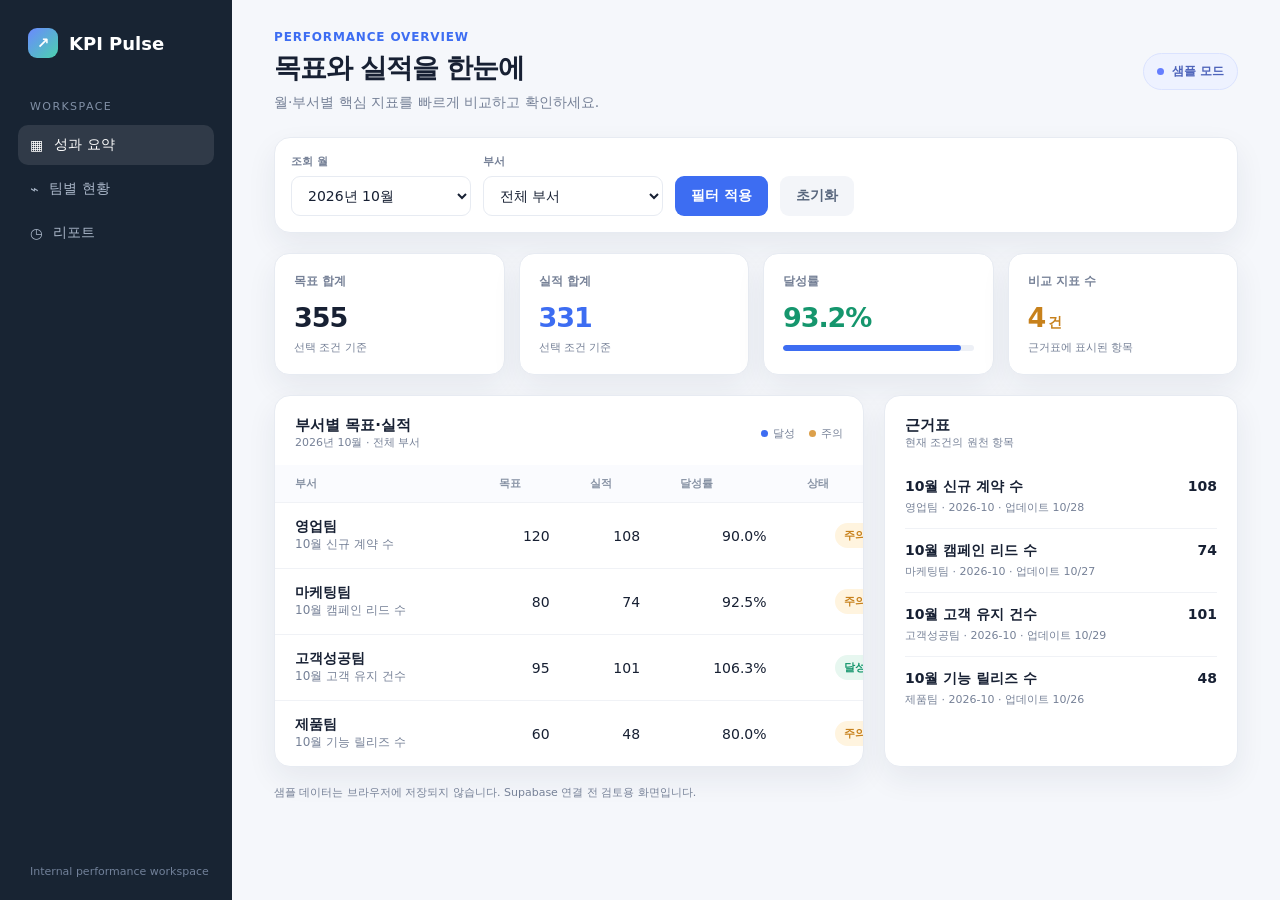
==== index.html @ f6d4bd3e "Add files via upload" ====
<!doctype html>
<html lang="ko">
<head>
  <meta charset="UTF-8" />
  <meta name="viewport" content="width=device-width, initial-scale=1.0" />
  <title>KPI Pulse · 목표와 실적</title>
  <style>
    :root{--bg:#f5f7fb;--panel:#fff;--ink:#172033;--muted:#768197;--line:#e7ebf2;--navy:#182433;--blue:#3d6df2;--green:#15966d;--amber:#c7811c;--red:#d6505d;--shadow:0 12px 30px rgba(29,43,68,.07)}
    *{box-sizing:border-box} body{margin:0;background:var(--bg);color:var(--ink);font-family:Inter, Pretendard, "Noto Sans KR", system-ui,sans-serif;font-size:14px} button,select,input{font:inherit} button{cursor:pointer;border:0}
    .shell{display:grid;grid-template-columns:232px 1fr;min-height:100vh}.sidebar{background:var(--navy);color:#dce5f1;padding:28px 18px}.brand{display:flex;gap:11px;align-items:center;color:#fff;font-weight:800;font-size:18px;margin:0 10px 42px}.brand-mark{width:30px;height:30px;border-radius:9px;background:linear-gradient(135deg,#6b89ff,#4bd2ae);display:grid;place-items:center;color:white;font-size:15px}.nav-label{font-size:11px;text-transform:uppercase;letter-spacing:.13em;color:#8190a6;margin:0 12px 12px}.nav-item{display:flex;align-items:center;gap:11px;padding:11px 12px;margin:4px 0;border-radius:10px;color:#aab7c9}.nav-item.active{color:#fff;background:rgba(255,255,255,.1)}.sidebar-foot{position:fixed;bottom:22px;color:#718099;font-size:11px;padding:0 12px}
    main{padding:30px 42px 54px;max-width:1500px;width:100%;margin:0 auto}.topbar{display:flex;justify-content:space-between;align-items:center;margin-bottom:25px}.eyebrow{color:var(--blue);font-weight:700;font-size:12px;letter-spacing:.07em;margin-bottom:6px}.title{font-size:27px;letter-spacing:-.04em;margin:0}.sub{color:var(--muted);margin:8px 0 0}.mode{display:flex;align-items:center;gap:8px;background:#eef2ff;color:#4d63ba;border:1px solid #dbe3ff;padding:9px 13px;border-radius:20px;font-size:12px;font-weight:700}.dot{width:7px;height:7px;background:#657eff;border-radius:50%}
    .filters{background:var(--panel);border:1px solid var(--line);box-shadow:var(--shadow);border-radius:16px;padding:16px;display:flex;gap:12px;align-items:end;margin-bottom:20px}.field{display:grid;gap:7px;min-width:180px}.field label{color:var(--muted);font-size:11px;font-weight:700}.field select,.field input{height:40px;border:1px solid var(--line);border-radius:9px;padding:0 12px;color:var(--ink);background:#fff;outline:none}.field select:focus,.field input:focus{border-color:var(--blue);box-shadow:0 0 0 3px #e7edff}.btn{height:40px;border-radius:9px;padding:0 16px;font-weight:700}.btn.primary{background:var(--blue);color:#fff}.btn.ghost{background:#f3f5f9;color:#58667d}
    .cards{display:grid;grid-template-columns:repeat(4,1fr);gap:14px;margin-bottom:20px}.card{background:var(--panel);border:1px solid var(--line);border-radius:15px;padding:19px;box-shadow:var(--shadow)}.card-label{color:var(--muted);font-size:12px;font-weight:700}.metric{font-size:27px;font-weight:800;letter-spacing:-.04em;margin-top:12px}.metric small{font-size:14px;margin-left:3px}.metric.blue{color:var(--blue)}.metric.green{color:var(--green)}.metric.amber{color:var(--amber)}.trend{font-size:11px;color:var(--muted);margin-top:7px}.bar{height:6px;background:#edf0f6;border-radius:4px;margin-top:12px;overflow:hidden}.bar span{display:block;height:100%;border-radius:4px;background:var(--blue)}
    .grid{display:grid;grid-template-columns:minmax(0,1.25fr) minmax(310px,.75fr);gap:20px}.panel{background:#fff;border:1px solid var(--line);border-radius:16px;box-shadow:var(--shadow);overflow:hidden}.panel-head{display:flex;justify-content:space-between;align-items:center;padding:20px 20px 15px}.panel-title{margin:0;font-size:15px}.panel-note{font-size:11px;color:var(--muted)}.table-wrap{overflow:auto}.table{width:100%;border-collapse:collapse;min-width:620px}.table th{background:#fafbfe;color:#8893a5;font-size:11px;text-align:left;padding:11px 20px;font-weight:700}.table td{padding:15px 20px;border-top:1px solid #f0f2f6}.dept{font-weight:700}.dim{color:var(--muted);font-size:12px}.amount{text-align:right;font-variant-numeric:tabular-nums}.status{text-align:right}.pill{display:inline-flex;padding:5px 9px;border-radius:20px;font-size:11px;font-weight:800}.pill.good{background:#e7f7f0;color:var(--green)}.pill.warn{background:#fff4df;color:var(--amber)}.pill.bad{background:#fff0f1;color:var(--red)}.empty{padding:54px 20px;text-align:center;color:var(--muted);display:none}.empty strong{display:block;color:var(--ink);margin-bottom:7px}.evidence{padding:0 20px 20px}.evidence-row{display:grid;grid-template-columns:1fr auto;gap:10px;padding:13px 0;border-top:1px solid #f0f2f6}.evidence-row:first-child{border-top:0}.evidence-name{font-weight:700}.evidence-meta{font-size:11px;color:var(--muted);margin-top:4px}.evidence-value{font-weight:800}.legend{display:flex;gap:14px;color:var(--muted);font-size:11px}.legend i{display:inline-block;width:7px;height:7px;border-radius:50%;margin-right:5px}.notice{display:none;margin:0 0 16px;padding:12px 14px;border-radius:10px;font-size:12px}.notice.error{background:#fff0f1;color:#b83f4b}.notice.info{background:#eef5ff;color:#3863b5}.footer-note{font-size:11px;color:var(--muted);margin-top:18px}
    @media(max-width:900px){.shell{display:block}.sidebar{display:none}main{padding:22px 16px 40px}.topbar{align-items:flex-start;gap:12px}.title{font-size:23px}.mode{white-space:nowrap}.filters{display:grid;grid-template-columns:1fr 1fr;align-items:end}.field{min-width:0}.filters .btn{width:100%}.grid{grid-template-columns:1fr}.cards{grid-template-columns:repeat(2,1fr);gap:10px}.card{padding:15px}.metric{font-size:23px}.panel-head{padding:17px 16px 13px}.evidence{padding:0 16px 16px}}
    @media(max-width:450px){.topbar{display:block}.mode{display:inline-flex;margin-top:13px}.filters{grid-template-columns:1fr}.cards{grid-template-columns:1fr 1fr}.metric{font-size:20px}.card-label{font-size:11px}.table th,.table td{padding-left:14px;padding-right:14px}}
  </style>
</head>
<body>
  <div class="shell">
    <aside class="sidebar"><div class="brand"><span class="brand-mark">↗</span>KPI Pulse</div><div class="nav-label">Workspace</div><div class="nav-item active">▦ <span>성과 요약</span></div><div class="nav-item">⌁ <span>팀별 현황</span></div><div class="nav-item">◷ <span>리포트</span></div><div class="sidebar-foot">Internal performance workspace</div></aside>
    <main>
      <header class="topbar"><div><div class="eyebrow">PERFORMANCE OVERVIEW</div><h1 class="title">목표와 실적을 한눈에</h1><p class="sub">월·부서별 핵심 지표를 빠르게 비교하고 확인하세요.</p></div><div class="mode"><span class="dot"></span> 샘플 모드</div></header>
      <section class="filters" aria-label="KPI 필터"><div class="field"><label for="month">조회 월</label><select id="month"></select></div><div class="field"><label for="department">부서</label><select id="department"></select></div><button class="btn primary" id="apply">필터 적용</button><button class="btn ghost" id="reset">초기화</button></section>
      <div class="notice" id="notice" role="status"></div>
      <section class="cards" aria-label="요약 지표"><article class="card"><div class="card-label">목표 합계</div><div class="metric" id="goalTotal">-</div><div class="trend">선택 조건 기준</div></article><article class="card"><div class="card-label">실적 합계</div><div class="metric blue" id="actualTotal">-</div><div class="trend">선택 조건 기준</div></article><article class="card"><div class="card-label">달성률</div><div class="metric green" id="rate">-</div><div class="bar"><span id="rateBar" style="width:0%"></span></div></article><article class="card"><div class="card-label">비교 지표 수</div><div class="metric amber" id="count">-<small>건</small></div><div class="trend">근거표에 표시된 항목</div></article></section>
      <section class="grid"><article class="panel"><div class="panel-head"><div><h2 class="panel-title">부서별 목표·실적</h2><div class="panel-note" id="scope">-</div></div><div class="legend"><span><i style="background:#3d6df2"></i>달성</span><span><i style="background:#dca04b"></i>주의</span></div></div><div class="table-wrap"><table class="table"><thead><tr><th>부서</th><th class="amount">목표</th><th class="amount">실적</th><th class="amount">달성률</th><th class="status">상태</th></tr></thead><tbody id="tbody"></tbody></table><div class="empty" id="empty"><strong>표시할 데이터가 없습니다</strong>월 또는 부서 조건을 바꿔 다시 조회해 보세요.</div></div></article><article class="panel"><div class="panel-head"><div><h2 class="panel-title">근거표</h2><div class="panel-note">현재 조건의 원천 항목</div></div></div><div class="evidence" id="evidence"></div><div class="empty" id="evidenceEmpty"><strong>근거 항목이 없습니다</strong>선택 조건에 맞는 원천 데이터가 없습니다.</div></article></section>
      <div class="footer-note">샘플 데이터는 브라우저에 저장되지 않습니다. Supabase 연결 전 검토용 화면입니다.</div>
    </main>
  </div>
  <script>
    // Data layer: later replace this adapter with Supabase queries without changing the UI layer.
    const DataStore = { async list(){ return [
      {month:'2026-10',department:'영업팀',goal:120,actual:108,source:'10월 신규 계약 수',updated:'10/28'},
      {month:'2026-10',department:'마케팅팀',goal:80,actual:74,source:'10월 캠페인 리드 수',updated:'10/27'},
      {month:'2026-10',department:'고객성공팀',goal:95,actual:101,source:'10월 고객 유지 건수',updated:'10/29'},
      {month:'2026-10',department:'제품팀',goal:60,actual:48,source:'10월 기능 릴리즈 수',updated:'10/26'},
      {month:'2026-09',department:'영업팀',goal:110,actual:116,source:'9월 신규 계약 수',updated:'09/30'},
      {month:'2026-09',department:'마케팅팀',goal:75,actual:70,source:'9월 캠페인 리드 수',updated:'09/29'},
      {month:'2026-09',department:'제품팀',goal:55,actual:55,source:'9월 기능 릴리즈 수',updated:'09/30'},
      {month:'2026-08',department:'영업팀',goal:0,actual:42,source:'8월 신규 계약 수',updated:'08/31'},
      {month:'2026-08',department:'고객성공팀',goal:90,actual:83,source:'8월 고객 유지 건수',updated:'08/30'}
    ]; } };
    const $=id=>document.getElementById(id); let all=[];
    const fmt=n=>new Intl.NumberFormat('ko-KR').format(n);
    function rate(r){return r.goal===0?null:(r.actual/r.goal)*100}
    function showNotice(text,type='info'){const n=$('notice');n.textContent=text;n.className='notice '+type;n.style.display='block'}
    function populate(){const months=[...new Set(all.map(x=>x.month))].sort().reverse();$('month').innerHTML=months.map(x=>`<option value="${x}">${x.replace('-','년 ')}월</option>`).join('');const deps=[...new Set(all.map(x=>x.department))].sort();$('department').innerHTML='<option value="all">전체 부서</option>'+deps.map(x=>`<option>${x}</option>`).join('')}
    function render(){const m=$('month').value,d=$('department').value;const rows=all.filter(x=>x.month===m&&(d==='all'||x.department===d));$('scope').textContent=`${m.replace('-','년 ')}월 · ${d==='all'?'전체 부서':d}`;$('count').innerHTML=`${rows.length}<small>건</small>`;const goal=rows.reduce((a,x)=>a+x.goal,0),actual=rows.reduce((a,x)=>a+x.actual,0);$('goalTotal').textContent=fmt(goal);$('actualTotal').textContent=fmt(actual);const r=rate({goal,actual});$('rate').textContent=r===null?'목표 미설정':`${r.toFixed(1)}%`;$('rateBar').style.width=`${Math.min(r??0,100)}%`;$('tbody').innerHTML=rows.map(x=>{const rr=rate(x);const cls=rr===null?'bad':rr>=100?'good':rr>=80?'warn':'bad';return `<tr><td><div class="dept">${x.department}</div><div class="dim">${x.source}</div></td><td class="amount">${fmt(x.goal)}</td><td class="amount">${fmt(x.actual)}</td><td class="amount">${rr===null?'목표 미설정':rr.toFixed(1)+'%'}</td><td class="status"><span class="pill ${cls}">${rr===null?'확인 필요':rr>=100?'달성':rr>=80?'주의':'미달'}</span></td></tr>`}).join('');$('evidence').innerHTML=rows.map(x=>`<div class="evidence-row"><div><div class="evidence-name">${x.source}</div><div class="evidence-meta">${x.department} · ${x.month} · 업데이트 ${x.updated}</div></div><div class="evidence-value">${fmt(x.actual)}</div></div>`).join('');$('empty').style.display=rows.length?'none':'block';$('evidenceEmpty').style.display=rows.length?'none':'block';if(!rows.length)showNotice('현재 조건에는 데이터가 없습니다. 빈 상태를 표시했습니다.','info');else $('notice').style.display='none'}
    async function init(){try{all=await DataStore.list();if(!all.length){showNotice('샘플 데이터가 비어 있습니다.','error');return}populate();render()}catch(e){showNotice('데이터를 불러오지 못했습니다. 잠시 후 다시 시도해 주세요.','error')}}$('apply').addEventListener('click',render);$('reset').addEventListener('click',()=>{ $('month').selectedIndex=0;$('department').value='all';render()});init();
  </script>
</body></html>
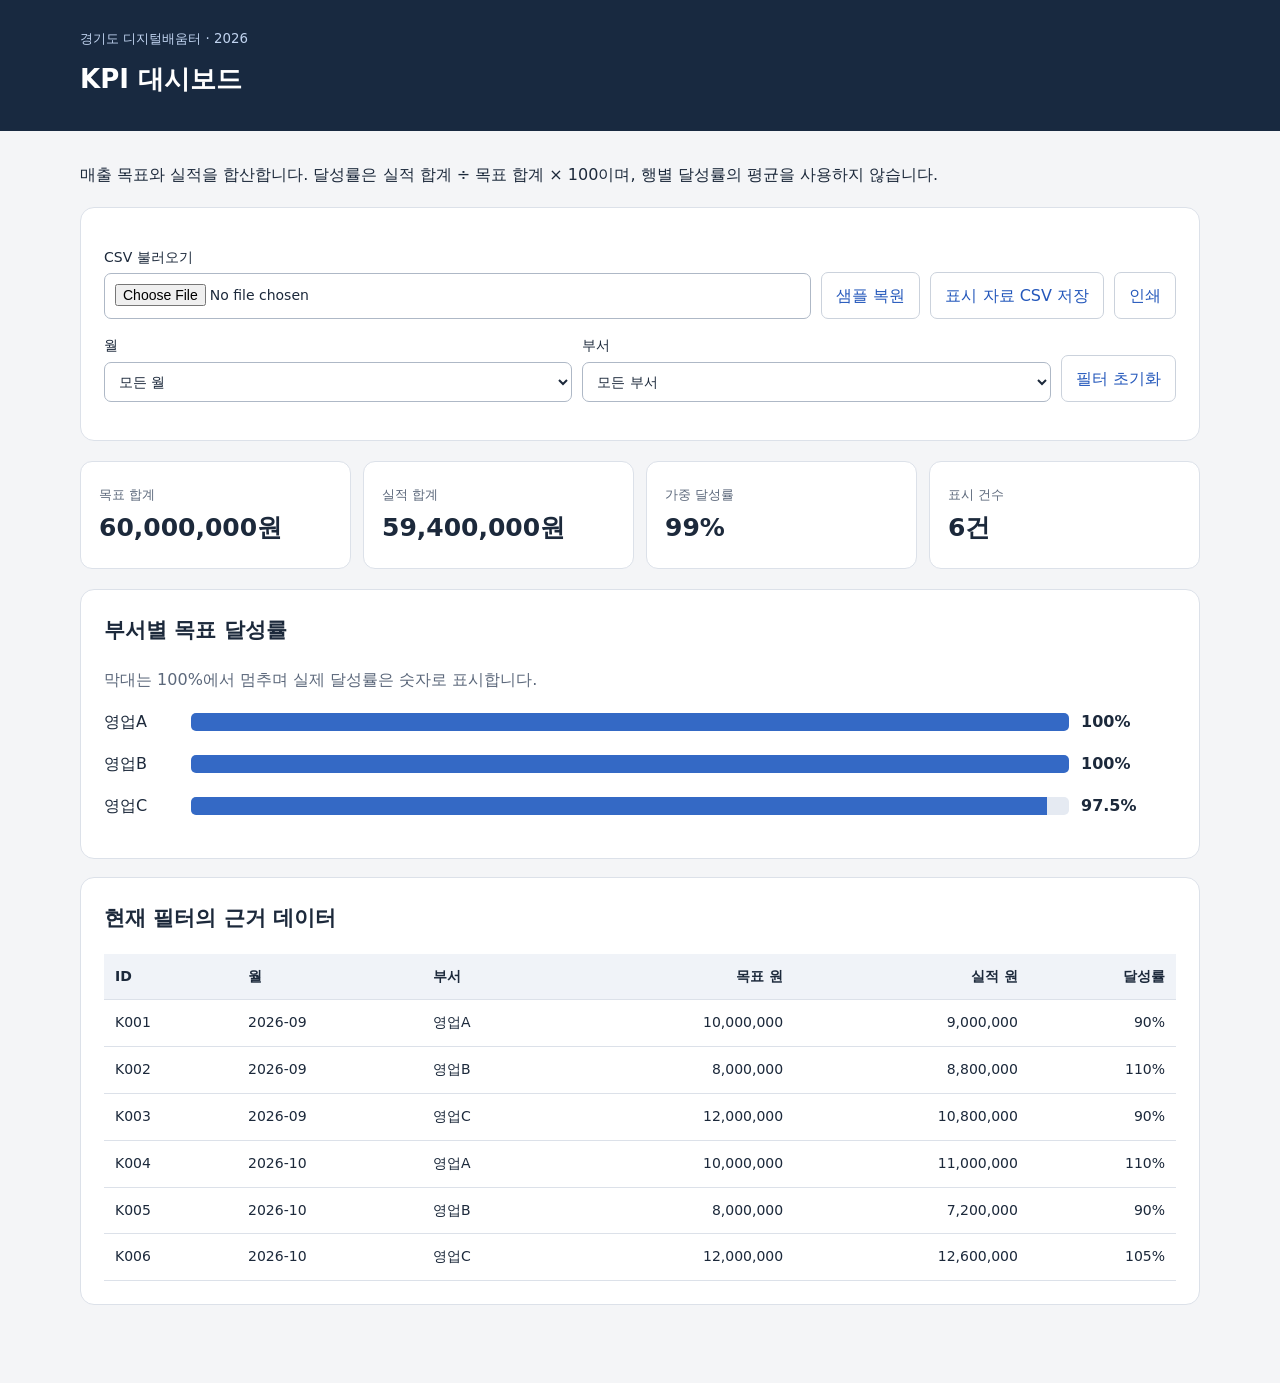
==== commit 2f8afab9: "Add files via upload" ====
--- a/index.html
+++ b/index.html
@@ -1,52 +1,26 @@
-<!doctype html>
-<html lang="ko">
-<head>
-  <meta charset="UTF-8" />
-  <meta name="viewport" content="width=device-width, initial-scale=1.0" />
-  <title>KPI Pulse · 목표와 실적</title>
-  <style>
-    :root{--bg:#f5f7fb;--panel:#fff;--ink:#172033;--muted:#768197;--line:#e7ebf2;--navy:#182433;--blue:#3d6df2;--green:#15966d;--amber:#c7811c;--red:#d6505d;--shadow:0 12px 30px rgba(29,43,68,.07)}
-    *{box-sizing:border-box} body{margin:0;background:var(--bg);color:var(--ink);font-family:Inter, Pretendard, "Noto Sans KR", system-ui,sans-serif;font-size:14px} button,select,input{font:inherit} button{cursor:pointer;border:0}
-    .shell{display:grid;grid-template-columns:232px 1fr;min-height:100vh}.sidebar{background:var(--navy);color:#dce5f1;padding:28px 18px}.brand{display:flex;gap:11px;align-items:center;color:#fff;font-weight:800;font-size:18px;margin:0 10px 42px}.brand-mark{width:30px;height:30px;border-radius:9px;background:linear-gradient(135deg,#6b89ff,#4bd2ae);display:grid;place-items:center;color:white;font-size:15px}.nav-label{font-size:11px;text-transform:uppercase;letter-spacing:.13em;color:#8190a6;margin:0 12px 12px}.nav-item{display:flex;align-items:center;gap:11px;padding:11px 12px;margin:4px 0;border-radius:10px;color:#aab7c9}.nav-item.active{color:#fff;background:rgba(255,255,255,.1)}.sidebar-foot{position:fixed;bottom:22px;color:#718099;font-size:11px;padding:0 12px}
-    main{padding:30px 42px 54px;max-width:1500px;width:100%;margin:0 auto}.topbar{display:flex;justify-content:space-between;align-items:center;margin-bottom:25px}.eyebrow{color:var(--blue);font-weight:700;font-size:12px;letter-spacing:.07em;margin-bottom:6px}.title{font-size:27px;letter-spacing:-.04em;margin:0}.sub{color:var(--muted);margin:8px 0 0}.mode{display:flex;align-items:center;gap:8px;background:#eef2ff;color:#4d63ba;border:1px solid #dbe3ff;padding:9px 13px;border-radius:20px;font-size:12px;font-weight:700}.dot{width:7px;height:7px;background:#657eff;border-radius:50%}
-    .filters{background:var(--panel);border:1px solid var(--line);box-shadow:var(--shadow);border-radius:16px;padding:16px;display:flex;gap:12px;align-items:end;margin-bottom:20px}.field{display:grid;gap:7px;min-width:180px}.field label{color:var(--muted);font-size:11px;font-weight:700}.field select,.field input{height:40px;border:1px solid var(--line);border-radius:9px;padding:0 12px;color:var(--ink);background:#fff;outline:none}.field select:focus,.field input:focus{border-color:var(--blue);box-shadow:0 0 0 3px #e7edff}.btn{height:40px;border-radius:9px;padding:0 16px;font-weight:700}.btn.primary{background:var(--blue);color:#fff}.btn.ghost{background:#f3f5f9;color:#58667d}
-    .cards{display:grid;grid-template-columns:repeat(4,1fr);gap:14px;margin-bottom:20px}.card{background:var(--panel);border:1px solid var(--line);border-radius:15px;padding:19px;box-shadow:var(--shadow)}.card-label{color:var(--muted);font-size:12px;font-weight:700}.metric{font-size:27px;font-weight:800;letter-spacing:-.04em;margin-top:12px}.metric small{font-size:14px;margin-left:3px}.metric.blue{color:var(--blue)}.metric.green{color:var(--green)}.metric.amber{color:var(--amber)}.trend{font-size:11px;color:var(--muted);margin-top:7px}.bar{height:6px;background:#edf0f6;border-radius:4px;margin-top:12px;overflow:hidden}.bar span{display:block;height:100%;border-radius:4px;background:var(--blue)}
-    .grid{display:grid;grid-template-columns:minmax(0,1.25fr) minmax(310px,.75fr);gap:20px}.panel{background:#fff;border:1px solid var(--line);border-radius:16px;box-shadow:var(--shadow);overflow:hidden}.panel-head{display:flex;justify-content:space-between;align-items:center;padding:20px 20px 15px}.panel-title{margin:0;font-size:15px}.panel-note{font-size:11px;color:var(--muted)}.table-wrap{overflow:auto}.table{width:100%;border-collapse:collapse;min-width:620px}.table th{background:#fafbfe;color:#8893a5;font-size:11px;text-align:left;padding:11px 20px;font-weight:700}.table td{padding:15px 20px;border-top:1px solid #f0f2f6}.dept{font-weight:700}.dim{color:var(--muted);font-size:12px}.amount{text-align:right;font-variant-numeric:tabular-nums}.status{text-align:right}.pill{display:inline-flex;padding:5px 9px;border-radius:20px;font-size:11px;font-weight:800}.pill.good{background:#e7f7f0;color:var(--green)}.pill.warn{background:#fff4df;color:var(--amber)}.pill.bad{background:#fff0f1;color:var(--red)}.empty{padding:54px 20px;text-align:center;color:var(--muted);display:none}.empty strong{display:block;color:var(--ink);margin-bottom:7px}.evidence{padding:0 20px 20px}.evidence-row{display:grid;grid-template-columns:1fr auto;gap:10px;padding:13px 0;border-top:1px solid #f0f2f6}.evidence-row:first-child{border-top:0}.evidence-name{font-weight:700}.evidence-meta{font-size:11px;color:var(--muted);margin-top:4px}.evidence-value{font-weight:800}.legend{display:flex;gap:14px;color:var(--muted);font-size:11px}.legend i{display:inline-block;width:7px;height:7px;border-radius:50%;margin-right:5px}.notice{display:none;margin:0 0 16px;padding:12px 14px;border-radius:10px;font-size:12px}.notice.error{background:#fff0f1;color:#b83f4b}.notice.info{background:#eef5ff;color:#3863b5}.footer-note{font-size:11px;color:var(--muted);margin-top:18px}
-    @media(max-width:900px){.shell{display:block}.sidebar{display:none}main{padding:22px 16px 40px}.topbar{align-items:flex-start;gap:12px}.title{font-size:23px}.mode{white-space:nowrap}.filters{display:grid;grid-template-columns:1fr 1fr;align-items:end}.field{min-width:0}.filters .btn{width:100%}.grid{grid-template-columns:1fr}.cards{grid-template-columns:repeat(2,1fr);gap:10px}.card{padding:15px}.metric{font-size:23px}.panel-head{padding:17px 16px 13px}.evidence{padding:0 16px 16px}}
-    @media(max-width:450px){.topbar{display:block}.mode{display:inline-flex;margin-top:13px}.filters{grid-template-columns:1fr}.cards{grid-template-columns:1fr 1fr}.metric{font-size:20px}.card-label{font-size:11px}.table th,.table td{padding-left:14px;padding-right:14px}}
-  </style>
-</head>
-<body>
-  <div class="shell">
-    <aside class="sidebar"><div class="brand"><span class="brand-mark">↗</span>KPI Pulse</div><div class="nav-label">Workspace</div><div class="nav-item active">▦ <span>성과 요약</span></div><div class="nav-item">⌁ <span>팀별 현황</span></div><div class="nav-item">◷ <span>리포트</span></div><div class="sidebar-foot">Internal performance workspace</div></aside>
-    <main>
-      <header class="topbar"><div><div class="eyebrow">PERFORMANCE OVERVIEW</div><h1 class="title">목표와 실적을 한눈에</h1><p class="sub">월·부서별 핵심 지표를 빠르게 비교하고 확인하세요.</p></div><div class="mode"><span class="dot"></span> 샘플 모드</div></header>
-      <section class="filters" aria-label="KPI 필터"><div class="field"><label for="month">조회 월</label><select id="month"></select></div><div class="field"><label for="department">부서</label><select id="department"></select></div><button class="btn primary" id="apply">필터 적용</button><button class="btn ghost" id="reset">초기화</button></section>
-      <div class="notice" id="notice" role="status"></div>
-      <section class="cards" aria-label="요약 지표"><article class="card"><div class="card-label">목표 합계</div><div class="metric" id="goalTotal">-</div><div class="trend">선택 조건 기준</div></article><article class="card"><div class="card-label">실적 합계</div><div class="metric blue" id="actualTotal">-</div><div class="trend">선택 조건 기준</div></article><article class="card"><div class="card-label">달성률</div><div class="metric green" id="rate">-</div><div class="bar"><span id="rateBar" style="width:0%"></span></div></article><article class="card"><div class="card-label">비교 지표 수</div><div class="metric amber" id="count">-<small>건</small></div><div class="trend">근거표에 표시된 항목</div></article></section>
-      <section class="grid"><article class="panel"><div class="panel-head"><div><h2 class="panel-title">부서별 목표·실적</h2><div class="panel-note" id="scope">-</div></div><div class="legend"><span><i style="background:#3d6df2"></i>달성</span><span><i style="background:#dca04b"></i>주의</span></div></div><div class="table-wrap"><table class="table"><thead><tr><th>부서</th><th class="amount">목표</th><th class="amount">실적</th><th class="amount">달성률</th><th class="status">상태</th></tr></thead><tbody id="tbody"></tbody></table><div class="empty" id="empty"><strong>표시할 데이터가 없습니다</strong>월 또는 부서 조건을 바꿔 다시 조회해 보세요.</div></div></article><article class="panel"><div class="panel-head"><div><h2 class="panel-title">근거표</h2><div class="panel-note">현재 조건의 원천 항목</div></div></div><div class="evidence" id="evidence"></div><div class="empty" id="evidenceEmpty"><strong>근거 항목이 없습니다</strong>선택 조건에 맞는 원천 데이터가 없습니다.</div></article></section>
-      <div class="footer-note">샘플 데이터는 브라우저에 저장되지 않습니다. Supabase 연결 전 검토용 화면입니다.</div>
-    </main>
-  </div>
-  <script>
-    // Data layer: later replace this adapter with Supabase queries without changing the UI layer.
-    const DataStore = { async list(){ return [
-      {month:'2026-10',department:'영업팀',goal:120,actual:108,source:'10월 신규 계약 수',updated:'10/28'},
-      {month:'2026-10',department:'마케팅팀',goal:80,actual:74,source:'10월 캠페인 리드 수',updated:'10/27'},
-      {month:'2026-10',department:'고객성공팀',goal:95,actual:101,source:'10월 고객 유지 건수',updated:'10/29'},
-      {month:'2026-10',department:'제품팀',goal:60,actual:48,source:'10월 기능 릴리즈 수',updated:'10/26'},
-      {month:'2026-09',department:'영업팀',goal:110,actual:116,source:'9월 신규 계약 수',updated:'09/30'},
-      {month:'2026-09',department:'마케팅팀',goal:75,actual:70,source:'9월 캠페인 리드 수',updated:'09/29'},
-      {month:'2026-09',department:'제품팀',goal:55,actual:55,source:'9월 기능 릴리즈 수',updated:'09/30'},
-      {month:'2026-08',department:'영업팀',goal:0,actual:42,source:'8월 신규 계약 수',updated:'08/31'},
-      {month:'2026-08',department:'고객성공팀',goal:90,actual:83,source:'8월 고객 유지 건수',updated:'08/30'}
-    ]; } };
-    const $=id=>document.getElementById(id); let all=[];
-    const fmt=n=>new Intl.NumberFormat('ko-KR').format(n);
-    function rate(r){return r.goal===0?null:(r.actual/r.goal)*100}
-    function showNotice(text,type='info'){const n=$('notice');n.textContent=text;n.className='notice '+type;n.style.display='block'}
-    function populate(){const months=[...new Set(all.map(x=>x.month))].sort().reverse();$('month').innerHTML=months.map(x=>`<option value="${x}">${x.replace('-','년 ')}월</option>`).join('');const deps=[...new Set(all.map(x=>x.department))].sort();$('department').innerHTML='<option value="all">전체 부서</option>'+deps.map(x=>`<option>${x}</option>`).join('')}
-    function render(){const m=$('month').value,d=$('department').value;const rows=all.filter(x=>x.month===m&&(d==='all'||x.department===d));$('scope').textContent=`${m.replace('-','년 ')}월 · ${d==='all'?'전체 부서':d}`;$('count').innerHTML=`${rows.length}<small>건</small>`;const goal=rows.reduce((a,x)=>a+x.goal,0),actual=rows.reduce((a,x)=>a+x.actual,0);$('goalTotal').textContent=fmt(goal);$('actualTotal').textContent=fmt(actual);const r=rate({goal,actual});$('rate').textContent=r===null?'목표 미설정':`${r.toFixed(1)}%`;$('rateBar').style.width=`${Math.min(r??0,100)}%`;$('tbody').innerHTML=rows.map(x=>{const rr=rate(x);const cls=rr===null?'bad':rr>=100?'good':rr>=80?'warn':'bad';return `<tr><td><div class="dept">${x.department}</div><div class="dim">${x.source}</div></td><td class="amount">${fmt(x.goal)}</td><td class="amount">${fmt(x.actual)}</td><td class="amount">${rr===null?'목표 미설정':rr.toFixed(1)+'%'}</td><td class="status"><span class="pill ${cls}">${rr===null?'확인 필요':rr>=100?'달성':rr>=80?'주의':'미달'}</span></td></tr>`}).join('');$('evidence').innerHTML=rows.map(x=>`<div class="evidence-row"><div><div class="evidence-name">${x.source}</div><div class="evidence-meta">${x.department} · ${x.month} · 업데이트 ${x.updated}</div></div><div class="evidence-value">${fmt(x.actual)}</div></div>`).join('');$('empty').style.display=rows.length?'none':'block';$('evidenceEmpty').style.display=rows.length?'none':'block';if(!rows.length)showNotice('현재 조건에는 데이터가 없습니다. 빈 상태를 표시했습니다.','info');else $('notice').style.display='none'}
-    async function init(){try{all=await DataStore.list();if(!all.length){showNotice('샘플 데이터가 비어 있습니다.','error');return}populate();render()}catch(e){showNotice('데이터를 불러오지 못했습니다. 잠시 후 다시 시도해 주세요.','error')}}$('apply').addEventListener('click',render);$('reset').addEventListener('click',()=>{ $('month').selectedIndex=0;$('department').value='all';render()});init();
-  </script>
-</body></html>
+<!doctype html><html lang="ko"><head><meta charset="utf-8"><meta name="viewport" content="width=device-width,initial-scale=1"><title>KPI 대시보드</title><style>:root{font-family:'Malgun Gothic',system-ui,sans-serif;color:#1c293b;background:#f4f5f7;--accent:#2357bb;--line:#dce1e9;--muted:#5c687b}*{box-sizing:border-box}body{margin:0;line-height:1.7}header{background:#182940;color:white;padding:24px max(20px,calc((100vw - 1120px)/2))}header h1{font-size:26px;margin:6px 0}header a{color:#d9e7ff}small,.muted{color:var(--muted)}header small{color:#c0d3ef}main{max-width:1160px;margin:auto;padding:20px 20px 60px}h2{font-size:21px;margin-top:0}h3{font-size:17px}p{margin:10px 0}.panel{background:white;border:1px solid var(--line);border-radius:14px;padding:23px;margin:18px 0;min-width:0}.grid{display:grid;grid-template-columns:repeat(auto-fit,minmax(min(100%,235px),1fr));gap:15px}.grid.two{grid-template-columns:repeat(2,minmax(0,1fr))}.stats{display:grid;grid-template-columns:repeat(auto-fit,minmax(145px,1fr));gap:12px;margin:20px 0}.stat{border:1px solid var(--line);border-radius:12px;padding:18px;background:white}.stat strong{display:block;font-size:25px;overflow-wrap:anywhere}.stat span{font-size:13px;color:var(--muted)}button,input,textarea,select{font:inherit;color:inherit}input,textarea,select{width:100%;padding:10px;border:1px solid #aeb8c6;border-radius:7px;background:white}textarea{min-height:100px;resize:vertical}label{display:grid;gap:4px;font-size:14px}button,.button{padding:9px 14px;border:1px solid #cbd2dc;border-radius:7px;background:white;cursor:pointer;display:inline-block;text-decoration:none;color:var(--accent)}button.primary,.button.primary{background:var(--accent);color:white;border-color:var(--accent)}button:disabled{opacity:.5;cursor:wait}button:hover,.button:hover{filter:brightness(.95)}:focus-visible{outline:3px solid #d88a19;outline-offset:3px}a{color:var(--accent);text-underline-offset:3px}.toolbar{display:flex;gap:10px;flex-wrap:wrap;align-items:end;margin:15px 0}.toolbar>label{flex:1;min-width:140px}.message{background:#eaf0fc;border-left:4px solid var(--accent);padding:13px;white-space:pre-wrap;margin:16px 0}.message:empty{display:none}.message.error{color:#8f202d;background:#fff0ef;border-color:#b62636}.table-wrap{overflow-x:auto}table{width:100%;border-collapse:collapse;font-size:14px}th,td{padding:11px;text-align:left;border-bottom:1px solid var(--line);vertical-align:top}th{background:#f0f3f8;white-space:nowrap}.num{text-align:right;white-space:nowrap}.badge{background:#eaf0fc;border-radius:5px;padding:3px 8px;font-size:13px;display:inline-block}.barrow{display:grid;grid-template-columns:75px 1fr 95px;gap:12px;align-items:center;margin:15px 0}.track{height:18px;background:#e5eaf2;border-radius:5px;overflow:hidden}.fill{height:100%;background:#3469c5}.report{white-space:pre-wrap;overflow-wrap:anywhere;font:15px/1.9 'Malgun Gothic',sans-serif}.hero{padding:36px;border-radius:16px;background:#182940;color:white}.hero h2{font-size:34px}.kicker{font-size:12px;letter-spacing:.1em;color:#a8c7ff}.links{display:flex;flex-wrap:wrap;gap:9px}pre.prompt{white-space:pre-wrap;overflow-wrap:anywhere;font:14px/1.8 'Malgun Gothic',sans-serif;padding:18px;background:#f1f4fa;border:1px solid var(--line);border-radius:8px}details summary{cursor:pointer;font-weight:700}code{overflow-wrap:anywhere}.check{display:flex;align-items:start;gap:9px}.check input{width:auto;margin-top:8px}.course-card h2{margin-bottom:5px}.tag{font-size:12px;font-weight:bold;color:#2357bb}.footer{font-size:13px;color:var(--muted);margin-top:24px}[hidden]{display:none!important}@media(max-width:700px){header h1{font-size:22px}main{padding:15px 13px 40px}.grid.two{grid-template-columns:1fr}.panel{padding:18px}.hero{padding:23px}.hero h2{font-size:27px}.barrow{grid-template-columns:60px 1fr 85px;font-size:13px}.stats{grid-template-columns:repeat(2,minmax(0,1fr))}th,td{padding:8px}.stat strong{font-size:21px}}@media print{header,button,.toolbar,.no-print,.message,details{display:none!important}main{max-width:none;padding:0}body{background:white}.panel{box-shadow:none;border-color:#bbb;break-inside:avoid}.report{font-size:11px}.stats{display:flex}.stat{flex:1}.lesson .panel{break-inside:auto}.links{display:none}.hero{background:white;color:black;border:1px solid #aaa}}
+</style></head><body><header><small>경기도 디지털배움터 · 2026</small><h1>KPI 대시보드</h1></header><main><div id="message" class="message" role="status" aria-live="polite"></div><div id="app"></div></main><script>'use strict';
+const $=s=>document.querySelector(s), $$=s=>[...document.querySelectorAll(s)];
+const esc=v=>String(v??'').replace(/[&<>"']/g,c=>({'&':'&amp;','<':'&lt;','>':'&gt;','"':'&quot;',"'":'&#39;'}[c]));
+const clone=v=>JSON.parse(JSON.stringify(v));
+const fmt=n=>Number(n).toLocaleString('ko-KR',{maximumFractionDigits:2});
+const won=n=>fmt(n)+'원';
+function message(t,error=false){$('#message').textContent=t;$('#message').classList.toggle('error',error);}
+function saveJSON(name,data){download(name,JSON.stringify(data,null,2),'application/json');}
+function download(name,data,type='text/plain'){const url=URL.createObjectURL(new Blob([data],{type:type+';charset=utf-8'}));const a=document.createElement('a');a.href=url;a.download=name;a.click();setTimeout(()=>URL.revokeObjectURL(url),1000);}
+function numberValue(id,{integer=true,min=0,max=1e12}={}){const raw=$('#'+id).value.trim(),v=Number(raw);if(!raw||!Number.isFinite(v)||(integer&&!Number.isSafeInteger(v))||v<min||v>max)throw Error($('#'+id).closest('label').textContent.trim()+' 값을 확인하세요.');return v;}
+function dateOK(v){return /^\d{4}-\d{2}-\d{2}$/.test(v)&&!Number.isNaN(new Date(v+'T00:00:00Z').getTime())&&new Date(v+'T00:00:00Z').toISOString().slice(0,10)===v;}
+function stat(label,value){return '<div class="stat"><span>'+esc(label)+'</span><strong>'+esc(value)+'</strong></div>';}
+function readLocal(key,fallback){try{const s=localStorage.getItem(key);return s?JSON.parse(s):clone(fallback);}catch{return clone(fallback);}}
+function writeLocal(key,value){try{localStorage.setItem(key,JSON.stringify(value));return true;}catch{message('브라우저 저장에 실패했습니다. 화면 데이터는 유지됩니다. JSON으로 백업하세요.',true);return false;}}
+function parseCSV(text){text=text.replace(/^\uFEFF/,'');let rows=[],row=[],field='',quoted=false,closed=false;for(let i=0;i<text.length;i++){let c=text[i];if(quoted){if(c==='"'){if(text[i+1]==='"'){field+='"';i++;}else{quoted=false;closed=true;}}else field+=c;}else if(c==='"'){if(field||closed)throw Error('CSV 따옴표 위치가 잘못됐습니다.');quoted=true;}else if(c===','||c==='\n'||c==='\r'){row.push(field);field='';closed=false;if(c!==','){if(c==='\r'&&text[i+1]==='\n')i++;if(row.some(x=>x!==''))rows.push(row);row=[];}}else{if(closed)throw Error('CSV 닫는 따옴표 뒤 문자를 확인하세요.');field+=c;}}if(quoted)throw Error('CSV 따옴표가 닫히지 않았습니다.');row.push(field);if(row.some(x=>x!==''))rows.push(row);return rows;}
+
+const SAMPLE=[{"id": "K001", "month": "2026-09", "team": "영업A", "target": 10000000, "actual": 9000000}, {"id": "K002", "month": "2026-09", "team": "영업B", "target": 8000000, "actual": 8800000}, {"id": "K003", "month": "2026-09", "team": "영업C", "target": 12000000, "actual": 10800000}, {"id": "K004", "month": "2026-10", "team": "영업A", "target": 10000000, "actual": 11000000}, {"id": "K005", "month": "2026-10", "team": "영업B", "target": 8000000, "actual": 7200000}, {"id": "K006", "month": "2026-10", "team": "영업C", "target": 12000000, "actual": 12600000}];
+let rows=clone(SAMPLE),visible=rows;
+$('#app').innerHTML=`<p>매출 목표와 실적을 합산합니다. 달성률은 실적 합계 ÷ 목표 합계 × 100이며, 행별 달성률의 평균을 사용하지 않습니다.</p><div class="panel no-print"><div class="toolbar"><label>CSV 불러오기<input id="import" type="file" accept=".csv,text/csv"></label><button id="sample">샘플 복원</button><button id="export">표시 자료 CSV 저장</button><button onclick="window.print()">인쇄</button></div><div class="toolbar"><label>월<select id="month"></select></label><label>부서<select id="team"></select></label><button id="clear">필터 초기화</button></div></div><div id="stats" class="stats" aria-live="polite"></div><div class="panel"><h2>부서별 목표 달성률</h2><p class="muted">막대는 100%에서 멈추며 실제 달성률은 숫자로 표시합니다.</p><div id="chart"></div></div><div class="panel"><h2>현재 필터의 근거 데이터</h2><div class="table-wrap"><table><thead><tr><th>ID</th><th>월</th><th>부서</th><th class="num">목표 원</th><th class="num">실적 원</th><th class="num">달성률</th></tr></thead><tbody id="rows"></tbody></table></div></div>`;
+function validate(data){const ids=new Set,keys=new Set;for(const r of data){if(!r.id||ids.has(r.id))throw Error('ID가 비었거나 중복되었습니다.');ids.add(r.id);if(!/^\d{4}-(0[1-9]|1[0-2])$/.test(r.month)||!r.team)throw Error('월·부서를 확인하세요.');const k=r.month+'|'+r.team;if(keys.has(k))throw Error('같은 월·부서가 중복되었습니다.');keys.add(k);for(let n of ['target','actual']){if(String(r[n]).trim()===''||!Number.isSafeInteger(Number(r[n]))||Number(r[n])<0||Number(r[n])>1e12)throw Error('목표·실적은 0 이상의 정수여야 합니다.');r[n]=Number(r[n]);}}return data;}
+function rate(target,actual){return target===0?'목표 미설정':fmt(actual/target*100)+'%';}
+function options(){for(const [sel,key,label]of [['#month','month','모든 월'],['#team','team','모든 부서']])$(sel).innerHTML='<option value="">'+label+'</option>'+[...new Set(rows.map(r=>r[key]))].sort().map(v=>'<option>'+esc(v)+'</option>').join('');render();}
+function render(){visible=rows.filter(r=>(!$('#month').value||r.month===$('#month').value)&&(!$('#team').value||r.team===$('#team').value));let target=visible.reduce((s,r)=>s+r.target,0),actual=visible.reduce((s,r)=>s+r.actual,0);$('#stats').innerHTML=stat('목표 합계',won(target))+stat('실적 합계',won(actual))+stat('가중 달성률',rate(target,actual))+stat('표시 건수',visible.length+'건');$('#rows').innerHTML=visible.map(r=>'<tr><td>'+esc(r.id)+'</td><td>'+r.month+'</td><td>'+esc(r.team)+'</td><td class="num">'+fmt(r.target)+'</td><td class="num">'+fmt(r.actual)+'</td><td class="num">'+rate(r.target,r.actual)+'</td></tr>').join('')||'<tr><td colspan="6">자료가 없습니다.</td></tr>';let groups=new Map;for(let r of visible){let g=groups.get(r.team)||{t:0,a:0};g.t+=r.target;g.a+=r.actual;groups.set(r.team,g);}$('#chart').innerHTML=[...groups].map(([team,g])=>'<div class="barrow"><span>'+esc(team)+'</span><div class="track"><div class="fill" style="width:'+(g.t?Math.min(100,g.a/g.t*100):0)+'%"></div></div><strong>'+rate(g.t,g.a)+'</strong></div>').join('')||'자료가 없습니다.';}
+$('#month').onchange=render;$('#team').onchange=render;$('#clear').onclick=()=>{$('#month').value='';$('#team').value='';render();};$('#sample').onclick=()=>{rows=clone(SAMPLE);options();message('샘플 6건을 복원했습니다.');};$('#import').onchange=async ev=>{const f=ev.target.files[0];if(!f)return;try{if(f.size>2000000)throw Error('파일은 2MB 이하로 준비하세요.');let parsed=parseCSV(await f.text()),head=parsed.shift();const required=['id','month','team','target','actual'];if(!head||head.length!==5||new Set(head).size!==5||required.some(k=>!head.includes(k)))throw Error('필수 열: id,month,team,target,actual');let candidate=parsed.map((r,i)=>{if(r.length!==5)throw Error((i+2)+'행의 열 수를 확인하세요.');return Object.fromEntries(head.map((k,j)=>[k,r[j]]));});validate(candidate);rows=candidate;options();message(rows.length+'건을 불러왔습니다.');}catch(e){message(e.message+' 기존 자료를 유지합니다.',true);}ev.target.value='';};$('#export').onclick=()=>{const encode=v=>'"'+String(v).replace(/"/g,'""')+'"';download('KPI_필터결과.csv','\uFEFF'+[['id','month','team','target','actual'],...visible.map(r=>[r.id,r.month,r.team,r.target,r.actual])].map(r=>r.map(encode).join(',')).join('\r\n'),'text/csv');};validate(rows);options();
+</script></body></html>
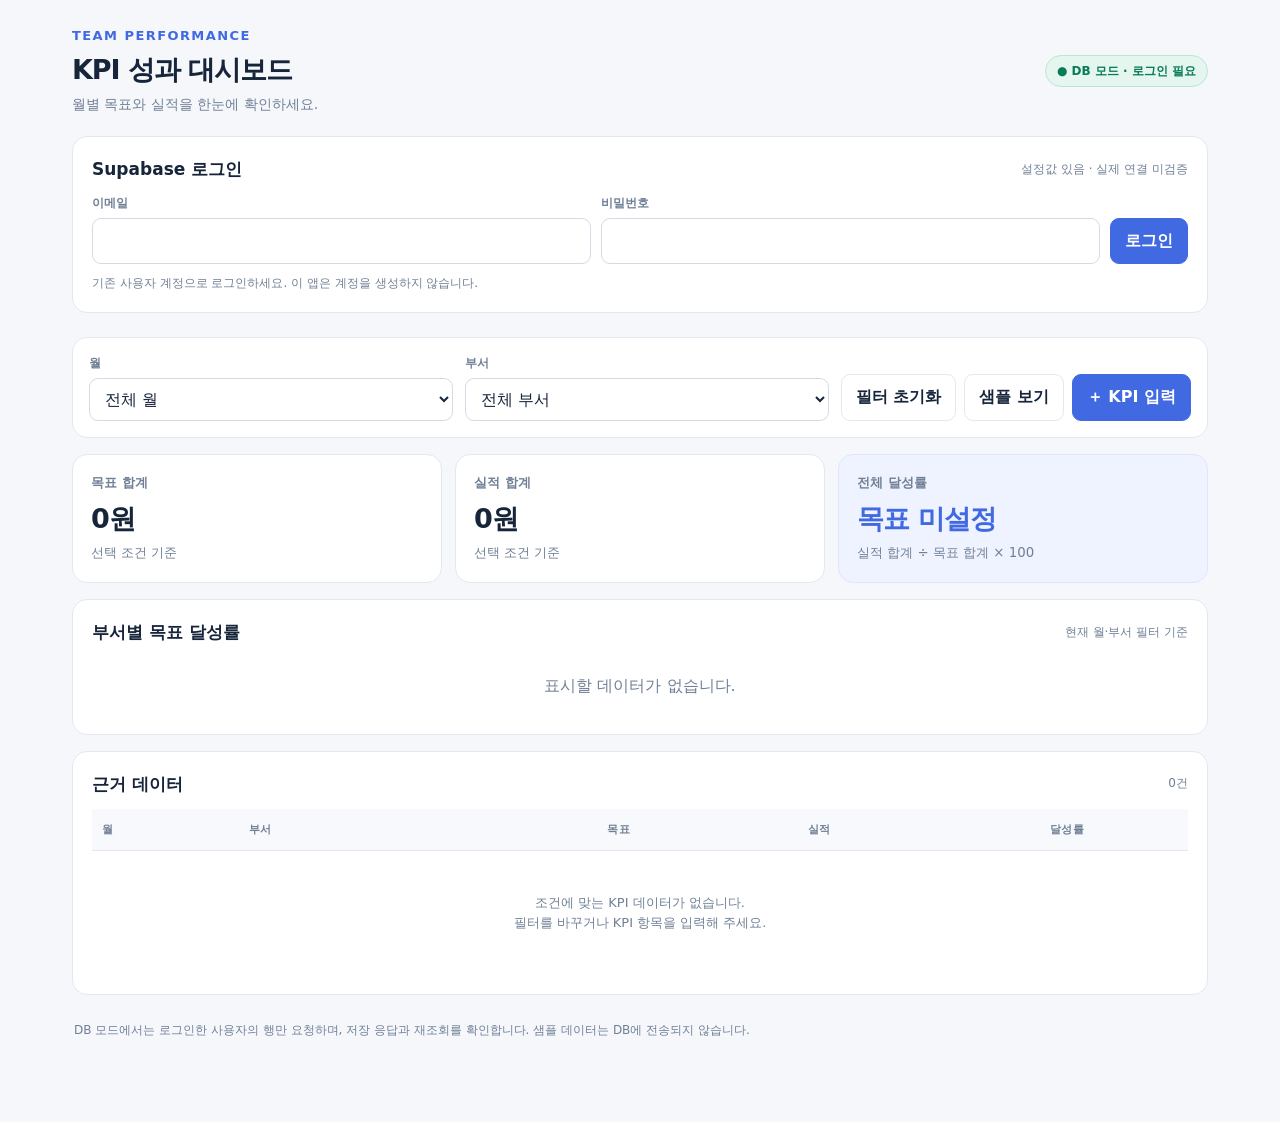
==== commit 6f547607: "Add files via upload" ====
--- a/index.html
+++ b/index.html
@@ -1,26 +1,59 @@
-<!doctype html><html lang="ko"><head><meta charset="utf-8"><meta name="viewport" content="width=device-width,initial-scale=1"><title>KPI 대시보드</title><style>:root{font-family:'Malgun Gothic',system-ui,sans-serif;color:#1c293b;background:#f4f5f7;--accent:#2357bb;--line:#dce1e9;--muted:#5c687b}*{box-sizing:border-box}body{margin:0;line-height:1.7}header{background:#182940;color:white;padding:24px max(20px,calc((100vw - 1120px)/2))}header h1{font-size:26px;margin:6px 0}header a{color:#d9e7ff}small,.muted{color:var(--muted)}header small{color:#c0d3ef}main{max-width:1160px;margin:auto;padding:20px 20px 60px}h2{font-size:21px;margin-top:0}h3{font-size:17px}p{margin:10px 0}.panel{background:white;border:1px solid var(--line);border-radius:14px;padding:23px;margin:18px 0;min-width:0}.grid{display:grid;grid-template-columns:repeat(auto-fit,minmax(min(100%,235px),1fr));gap:15px}.grid.two{grid-template-columns:repeat(2,minmax(0,1fr))}.stats{display:grid;grid-template-columns:repeat(auto-fit,minmax(145px,1fr));gap:12px;margin:20px 0}.stat{border:1px solid var(--line);border-radius:12px;padding:18px;background:white}.stat strong{display:block;font-size:25px;overflow-wrap:anywhere}.stat span{font-size:13px;color:var(--muted)}button,input,textarea,select{font:inherit;color:inherit}input,textarea,select{width:100%;padding:10px;border:1px solid #aeb8c6;border-radius:7px;background:white}textarea{min-height:100px;resize:vertical}label{display:grid;gap:4px;font-size:14px}button,.button{padding:9px 14px;border:1px solid #cbd2dc;border-radius:7px;background:white;cursor:pointer;display:inline-block;text-decoration:none;color:var(--accent)}button.primary,.button.primary{background:var(--accent);color:white;border-color:var(--accent)}button:disabled{opacity:.5;cursor:wait}button:hover,.button:hover{filter:brightness(.95)}:focus-visible{outline:3px solid #d88a19;outline-offset:3px}a{color:var(--accent);text-underline-offset:3px}.toolbar{display:flex;gap:10px;flex-wrap:wrap;align-items:end;margin:15px 0}.toolbar>label{flex:1;min-width:140px}.message{background:#eaf0fc;border-left:4px solid var(--accent);padding:13px;white-space:pre-wrap;margin:16px 0}.message:empty{display:none}.message.error{color:#8f202d;background:#fff0ef;border-color:#b62636}.table-wrap{overflow-x:auto}table{width:100%;border-collapse:collapse;font-size:14px}th,td{padding:11px;text-align:left;border-bottom:1px solid var(--line);vertical-align:top}th{background:#f0f3f8;white-space:nowrap}.num{text-align:right;white-space:nowrap}.badge{background:#eaf0fc;border-radius:5px;padding:3px 8px;font-size:13px;display:inline-block}.barrow{display:grid;grid-template-columns:75px 1fr 95px;gap:12px;align-items:center;margin:15px 0}.track{height:18px;background:#e5eaf2;border-radius:5px;overflow:hidden}.fill{height:100%;background:#3469c5}.report{white-space:pre-wrap;overflow-wrap:anywhere;font:15px/1.9 'Malgun Gothic',sans-serif}.hero{padding:36px;border-radius:16px;background:#182940;color:white}.hero h2{font-size:34px}.kicker{font-size:12px;letter-spacing:.1em;color:#a8c7ff}.links{display:flex;flex-wrap:wrap;gap:9px}pre.prompt{white-space:pre-wrap;overflow-wrap:anywhere;font:14px/1.8 'Malgun Gothic',sans-serif;padding:18px;background:#f1f4fa;border:1px solid var(--line);border-radius:8px}details summary{cursor:pointer;font-weight:700}code{overflow-wrap:anywhere}.check{display:flex;align-items:start;gap:9px}.check input{width:auto;margin-top:8px}.course-card h2{margin-bottom:5px}.tag{font-size:12px;font-weight:bold;color:#2357bb}.footer{font-size:13px;color:var(--muted);margin-top:24px}[hidden]{display:none!important}@media(max-width:700px){header h1{font-size:22px}main{padding:15px 13px 40px}.grid.two{grid-template-columns:1fr}.panel{padding:18px}.hero{padding:23px}.hero h2{font-size:27px}.barrow{grid-template-columns:60px 1fr 85px;font-size:13px}.stats{grid-template-columns:repeat(2,minmax(0,1fr))}th,td{padding:8px}.stat strong{font-size:21px}}@media print{header,button,.toolbar,.no-print,.message,details{display:none!important}main{max-width:none;padding:0}body{background:white}.panel{box-shadow:none;border-color:#bbb;break-inside:avoid}.report{font-size:11px}.stats{display:flex}.stat{flex:1}.lesson .panel{break-inside:auto}.links{display:none}.hero{background:white;color:black;border:1px solid #aaa}}
-</style></head><body><header><small>경기도 디지털배움터 · 2026</small><h1>KPI 대시보드</h1></header><main><div id="message" class="message" role="status" aria-live="polite"></div><div id="app"></div></main><script>'use strict';
-const $=s=>document.querySelector(s), $$=s=>[...document.querySelectorAll(s)];
-const esc=v=>String(v??'').replace(/[&<>"']/g,c=>({'&':'&amp;','<':'&lt;','>':'&gt;','"':'&quot;',"'":'&#39;'}[c]));
-const clone=v=>JSON.parse(JSON.stringify(v));
-const fmt=n=>Number(n).toLocaleString('ko-KR',{maximumFractionDigits:2});
-const won=n=>fmt(n)+'원';
-function message(t,error=false){$('#message').textContent=t;$('#message').classList.toggle('error',error);}
-function saveJSON(name,data){download(name,JSON.stringify(data,null,2),'application/json');}
-function download(name,data,type='text/plain'){const url=URL.createObjectURL(new Blob([data],{type:type+';charset=utf-8'}));const a=document.createElement('a');a.href=url;a.download=name;a.click();setTimeout(()=>URL.revokeObjectURL(url),1000);}
-function numberValue(id,{integer=true,min=0,max=1e12}={}){const raw=$('#'+id).value.trim(),v=Number(raw);if(!raw||!Number.isFinite(v)||(integer&&!Number.isSafeInteger(v))||v<min||v>max)throw Error($('#'+id).closest('label').textContent.trim()+' 값을 확인하세요.');return v;}
-function dateOK(v){return /^\d{4}-\d{2}-\d{2}$/.test(v)&&!Number.isNaN(new Date(v+'T00:00:00Z').getTime())&&new Date(v+'T00:00:00Z').toISOString().slice(0,10)===v;}
-function stat(label,value){return '<div class="stat"><span>'+esc(label)+'</span><strong>'+esc(value)+'</strong></div>';}
-function readLocal(key,fallback){try{const s=localStorage.getItem(key);return s?JSON.parse(s):clone(fallback);}catch{return clone(fallback);}}
-function writeLocal(key,value){try{localStorage.setItem(key,JSON.stringify(value));return true;}catch{message('브라우저 저장에 실패했습니다. 화면 데이터는 유지됩니다. JSON으로 백업하세요.',true);return false;}}
-function parseCSV(text){text=text.replace(/^\uFEFF/,'');let rows=[],row=[],field='',quoted=false,closed=false;for(let i=0;i<text.length;i++){let c=text[i];if(quoted){if(c==='"'){if(text[i+1]==='"'){field+='"';i++;}else{quoted=false;closed=true;}}else field+=c;}else if(c==='"'){if(field||closed)throw Error('CSV 따옴표 위치가 잘못됐습니다.');quoted=true;}else if(c===','||c==='\n'||c==='\r'){row.push(field);field='';closed=false;if(c!==','){if(c==='\r'&&text[i+1]==='\n')i++;if(row.some(x=>x!==''))rows.push(row);row=[];}}else{if(closed)throw Error('CSV 닫는 따옴표 뒤 문자를 확인하세요.');field+=c;}}if(quoted)throw Error('CSV 따옴표가 닫히지 않았습니다.');row.push(field);if(row.some(x=>x!==''))rows.push(row);return rows;}
-
-const SAMPLE=[{"id": "K001", "month": "2026-09", "team": "영업A", "target": 10000000, "actual": 9000000}, {"id": "K002", "month": "2026-09", "team": "영업B", "target": 8000000, "actual": 8800000}, {"id": "K003", "month": "2026-09", "team": "영업C", "target": 12000000, "actual": 10800000}, {"id": "K004", "month": "2026-10", "team": "영업A", "target": 10000000, "actual": 11000000}, {"id": "K005", "month": "2026-10", "team": "영업B", "target": 8000000, "actual": 7200000}, {"id": "K006", "month": "2026-10", "team": "영업C", "target": 12000000, "actual": 12600000}];
-let rows=clone(SAMPLE),visible=rows;
-$('#app').innerHTML=`<p>매출 목표와 실적을 합산합니다. 달성률은 실적 합계 ÷ 목표 합계 × 100이며, 행별 달성률의 평균을 사용하지 않습니다.</p><div class="panel no-print"><div class="toolbar"><label>CSV 불러오기<input id="import" type="file" accept=".csv,text/csv"></label><button id="sample">샘플 복원</button><button id="export">표시 자료 CSV 저장</button><button onclick="window.print()">인쇄</button></div><div class="toolbar"><label>월<select id="month"></select></label><label>부서<select id="team"></select></label><button id="clear">필터 초기화</button></div></div><div id="stats" class="stats" aria-live="polite"></div><div class="panel"><h2>부서별 목표 달성률</h2><p class="muted">막대는 100%에서 멈추며 실제 달성률은 숫자로 표시합니다.</p><div id="chart"></div></div><div class="panel"><h2>현재 필터의 근거 데이터</h2><div class="table-wrap"><table><thead><tr><th>ID</th><th>월</th><th>부서</th><th class="num">목표 원</th><th class="num">실적 원</th><th class="num">달성률</th></tr></thead><tbody id="rows"></tbody></table></div></div>`;
-function validate(data){const ids=new Set,keys=new Set;for(const r of data){if(!r.id||ids.has(r.id))throw Error('ID가 비었거나 중복되었습니다.');ids.add(r.id);if(!/^\d{4}-(0[1-9]|1[0-2])$/.test(r.month)||!r.team)throw Error('월·부서를 확인하세요.');const k=r.month+'|'+r.team;if(keys.has(k))throw Error('같은 월·부서가 중복되었습니다.');keys.add(k);for(let n of ['target','actual']){if(String(r[n]).trim()===''||!Number.isSafeInteger(Number(r[n]))||Number(r[n])<0||Number(r[n])>1e12)throw Error('목표·실적은 0 이상의 정수여야 합니다.');r[n]=Number(r[n]);}}return data;}
-function rate(target,actual){return target===0?'목표 미설정':fmt(actual/target*100)+'%';}
-function options(){for(const [sel,key,label]of [['#month','month','모든 월'],['#team','team','모든 부서']])$(sel).innerHTML='<option value="">'+label+'</option>'+[...new Set(rows.map(r=>r[key]))].sort().map(v=>'<option>'+esc(v)+'</option>').join('');render();}
-function render(){visible=rows.filter(r=>(!$('#month').value||r.month===$('#month').value)&&(!$('#team').value||r.team===$('#team').value));let target=visible.reduce((s,r)=>s+r.target,0),actual=visible.reduce((s,r)=>s+r.actual,0);$('#stats').innerHTML=stat('목표 합계',won(target))+stat('실적 합계',won(actual))+stat('가중 달성률',rate(target,actual))+stat('표시 건수',visible.length+'건');$('#rows').innerHTML=visible.map(r=>'<tr><td>'+esc(r.id)+'</td><td>'+r.month+'</td><td>'+esc(r.team)+'</td><td class="num">'+fmt(r.target)+'</td><td class="num">'+fmt(r.actual)+'</td><td class="num">'+rate(r.target,r.actual)+'</td></tr>').join('')||'<tr><td colspan="6">자료가 없습니다.</td></tr>';let groups=new Map;for(let r of visible){let g=groups.get(r.team)||{t:0,a:0};g.t+=r.target;g.a+=r.actual;groups.set(r.team,g);}$('#chart').innerHTML=[...groups].map(([team,g])=>'<div class="barrow"><span>'+esc(team)+'</span><div class="track"><div class="fill" style="width:'+(g.t?Math.min(100,g.a/g.t*100):0)+'%"></div></div><strong>'+rate(g.t,g.a)+'</strong></div>').join('')||'자료가 없습니다.';}
-$('#month').onchange=render;$('#team').onchange=render;$('#clear').onclick=()=>{$('#month').value='';$('#team').value='';render();};$('#sample').onclick=()=>{rows=clone(SAMPLE);options();message('샘플 6건을 복원했습니다.');};$('#import').onchange=async ev=>{const f=ev.target.files[0];if(!f)return;try{if(f.size>2000000)throw Error('파일은 2MB 이하로 준비하세요.');let parsed=parseCSV(await f.text()),head=parsed.shift();const required=['id','month','team','target','actual'];if(!head||head.length!==5||new Set(head).size!==5||required.some(k=>!head.includes(k)))throw Error('필수 열: id,month,team,target,actual');let candidate=parsed.map((r,i)=>{if(r.length!==5)throw Error((i+2)+'행의 열 수를 확인하세요.');return Object.fromEntries(head.map((k,j)=>[k,r[j]]));});validate(candidate);rows=candidate;options();message(rows.length+'건을 불러왔습니다.');}catch(e){message(e.message+' 기존 자료를 유지합니다.',true);}ev.target.value='';};$('#export').onclick=()=>{const encode=v=>'"'+String(v).replace(/"/g,'""')+'"';download('KPI_필터결과.csv','\uFEFF'+[['id','month','team','target','actual'],...visible.map(r=>[r.id,r.month,r.team,r.target,r.actual])].map(r=>r.map(encode).join(',')).join('\r\n'),'text/csv');};validate(rows);options();
-</script></body></html>+<!doctype html>
+<html lang="ko">
+<head>
+  <meta charset="utf-8">
+  <meta name="viewport" content="width=device-width, initial-scale=1">
+  <title>KPI 성과 대시보드</title>
+  <link rel="stylesheet" href="./style.css">
+  <script src="./config.js" defer></script>
+  <script src="./core.js" defer></script>
+  <script src="./app.js" defer></script>
+</head>
+<body>
+<main class="shell">
+  <header class="top"><div><div class="brand">TEAM PERFORMANCE</div><h1>KPI 성과 대시보드</h1><p>월별 목표와 실적을 한눈에 확인하세요.</p></div><span class="sample" id="modeBadge">연결 확인 중</span></header>
+  <section class="auth-panel panel" id="authPanel" hidden>
+    <div class="panel-head"><h2 id="authTitle">Supabase 로그인</h2><span class="hint" id="connectionState"></span></div>
+    <form id="authForm" class="auth-form">
+      <label class="field"><span>이메일</span><input id="authEmail" type="email" autocomplete="username" required></label>
+      <label class="field"><span>비밀번호</span><input id="authPassword" type="password" autocomplete="current-password" required></label>
+      <button class="primary" type="submit">로그인</button>
+    </form>
+    <p class="hint" id="authHelp">기존에 발급된 사용자 계정으로 로그인합니다. 이 화면은 계정을 만들지 않습니다.</p>
+  </section>
+  <section class="toolbar" aria-label="필터 및 작업">
+    <label class="field"><span>월</span><select id="monthFilter" aria-label="월 필터"></select></label>
+    <label class="field"><span>부서</span><select id="deptFilter" aria-label="부서 필터"></select></label>
+    <div class="actions">
+      <button id="resetFilter">필터 초기화</button>
+      <button id="sampleToggle">샘플 보기</button>
+      <button id="dbToggle" hidden>DB 모드</button>
+      <button class="primary" id="addToggle">＋ KPI 입력</button>
+      <button id="logout" hidden>로그아웃</button>
+    </div>
+  </section>
+  <div id="alert" class="alert" role="status" aria-live="polite" hidden></div>
+  <section class="cards" aria-live="polite">
+    <article class="card"><div class="label">목표 합계</div><strong id="targetTotal">0원</strong><small>선택 조건 기준</small></article>
+    <article class="card"><div class="label">실적 합계</div><strong id="actualTotal">0원</strong><small>선택 조건 기준</small></article>
+    <article class="card rate"><div class="label">전체 달성률</div><strong id="achievement">목표 미설정</strong><small>실적 합계 ÷ 목표 합계 × 100</small></article>
+  </section>
+  <section class="panel chart-panel"><div class="panel-head"><h2>부서별 목표 달성률</h2><span class="hint">현재 월·부서 필터 기준</span></div><div id="chart"></div></section>
+  <section class="panel" id="entryPanel" hidden>
+    <div class="panel-head"><h2>KPI 항목 입력</h2><span class="hint" id="saveNote"></span></div>
+    <form id="entryForm" class="form-grid">
+      <label class="field"><span>월</span><input type="month" id="entryMonth" required></label>
+      <label class="field"><span>부서</span><input id="entryDept" list="departments" maxlength="40" placeholder="예: 영업팀" required><datalist id="departments"></datalist></label>
+      <label class="field"><span>목표 (원)</span><input type="number" id="entryTarget" min="0" max="1000000000000" step="1" placeholder="0" required></label>
+      <label class="field"><span>실적 (원)</span><input type="number" id="entryActual" min="0" max="1000000000000" step="1" placeholder="0" required></label>
+      <button class="primary submit" type="submit">항목 저장</button>
+    </form>
+  </section>
+  <section class="panel">
+    <div class="panel-head"><h2>근거 데이터</h2><span class="hint" id="recordCount">0건</span></div>
+    <div class="table-scroll"><table><thead><tr><th>월</th><th>부서</th><th class="num">목표</th><th class="num">실적</th><th class="num">달성률</th><th></th></tr></thead><tbody id="evidenceRows"></tbody></table></div>
+  </section>
+  <p class="foot" id="modeFootnote"></p>
+</main>
+</body>
+</html>
--- a/style.css
+++ b/style.css
@@ -0,0 +1,6 @@
+
+:root{font-family:Inter,"Malgun Gothic",system-ui,sans-serif;color:#17253b;background:#f5f7fb;--ink:#17253b;--muted:#718096;--line:#e3e8f0;--blue:#4169e1;--green:#13a879;--amber:#c17a12;--red:#c43d4b}*{box-sizing:border-box}body{margin:0;line-height:1.55}button,input,select{font:inherit}button{border:1px solid var(--line);background:white;border-radius:9px;padding:10px 14px;cursor:pointer;color:var(--ink);font-weight:650}button:hover{background:#f4f7ff}button.primary{background:var(--blue);color:white;border-color:var(--blue)}button.danger{color:var(--red)}:focus-visible{outline:3px solid #ffbd45;outline-offset:2px}.shell{max-width:1180px;margin:auto;padding:26px 22px 56px}.top{display:flex;align-items:center;justify-content:space-between;gap:16px}.brand{font-size:13px;color:var(--blue);font-weight:800;letter-spacing:.11em}.top h1{margin:3px 0;font-size:27px;letter-spacing:-.04em}.top p{margin:0;color:var(--muted);font-size:14px}.sample{background:#fff4d9;color:#825500;border:1px solid #f1d594;border-radius:999px;padding:6px 11px;font-weight:750;font-size:12px;white-space:nowrap}.toolbar{display:flex;align-items:end;gap:12px;flex-wrap:wrap;background:white;border:1px solid var(--line);border-radius:15px;padding:16px;margin:24px 0 16px}.field{display:grid;gap:5px;min-width:145px;flex:1}.field span{font-size:12px;color:var(--muted);font-weight:700}input,select{width:100%;border:1px solid #d4dbe6;background:white;border-radius:9px;padding:10px 11px;color:var(--ink);min-height:43px}.toolbar .actions{display:flex;gap:8px;flex-wrap:wrap}.cards{display:grid;grid-template-columns:repeat(3,minmax(0,1fr));gap:13px}.card,.panel{background:white;border:1px solid var(--line);border-radius:15px}.card{padding:18px}.card .label{font-size:13px;color:var(--muted);font-weight:700}.card strong{display:block;font-size:27px;letter-spacing:-.03em;margin-top:5px}.card small{color:var(--muted)}.card.rate{background:#eef3ff;border-color:#dce6ff}.card.rate strong{color:var(--blue)}.panel{margin-top:16px;padding:19px}.panel-head{display:flex;justify-content:space-between;align-items:center;gap:10px;margin-bottom:12px}.panel h2{font-size:17px;margin:0}.hint{font-size:12px;color:var(--muted)}.table-scroll{overflow:auto}table{width:100%;border-collapse:collapse;min-width:660px}th,td{text-align:left;padding:12px 10px;border-bottom:1px solid var(--line);font-size:13px}th{font-size:11px;color:var(--muted);letter-spacing:.04em;background:#f8f9fc}td.num,th.num{text-align:right;font-variant-numeric:tabular-nums}tbody tr:last-child td{border-bottom:0}.dept{font-weight:750}.rate-pill{display:inline-block;border-radius:999px;padding:4px 9px;background:#edf8f4;color:#087b59;font-size:12px;font-weight:750}.zero{background:#fff5e8;color:#946013}.empty{padding:30px 12px;text-align:center;color:var(--muted)}.alert{margin:12px 0;padding:11px 13px;border-radius:10px;background:#fff0ef;color:#a32f39;font-size:13px}.alert[hidden]{display:none}.form-grid{display:grid;grid-template-columns:repeat(4,minmax(0,1fr));gap:10px;align-items:end}.form-grid .field{min-width:0}.form-grid .submit{min-height:43px}.foot{font-size:12px;color:var(--muted);padding:14px 2px}.foot code{background:#edf1f7;padding:2px 5px;border-radius:5px}
+@media(max-width:680px){.shell{padding:20px 14px 40px}.top{align-items:flex-start}.top h1{font-size:23px}.top p{max-width:270px}.cards{grid-template-columns:1fr 1fr}.card{padding:14px}.card strong{font-size:21px}.card.rate{grid-column:1/-1}.toolbar{padding:13px}.toolbar .field{min-width:calc(50% - 8px)}.toolbar .actions{width:100%}.toolbar button{flex:1}.panel{padding:14px}.form-grid{grid-template-columns:1fr 1fr}.form-grid .submit{grid-column:1/-1}}
+@media(max-width:390px){.sample{font-size:11px;padding:5px 8px}.cards{gap:8px}.card strong{font-size:18px}}
+.sample.db-mode{background:#e4f6ee;color:#087b59;border-color:#b8e8d2}.auth-panel{margin-top:20px}.auth-form{display:grid;grid-template-columns:1fr 1fr auto;gap:10px;align-items:end}.auth-form button{min-height:43px}.auth-panel>p{margin:10px 0 0}.barrow{display:grid;grid-template-columns:100px 1fr 110px;gap:12px;align-items:center;margin:12px 0}.barrow>span{font-weight:700;overflow-wrap:anywhere}.barrow>strong{text-align:right;font-size:13px}.track{height:16px;background:#e8edf5;border-radius:999px;overflow:hidden}.fill{height:100%;min-width:0;background:linear-gradient(90deg,#6d8ff1,#4169e1);border-radius:999px}.chart-empty{padding:16px}
+@media(max-width:680px){.auth-form{grid-template-columns:1fr}.auth-form button{width:100%}.barrow{grid-template-columns:72px 1fr 86px;gap:8px;font-size:12px}.barrow>strong{font-size:12px}}
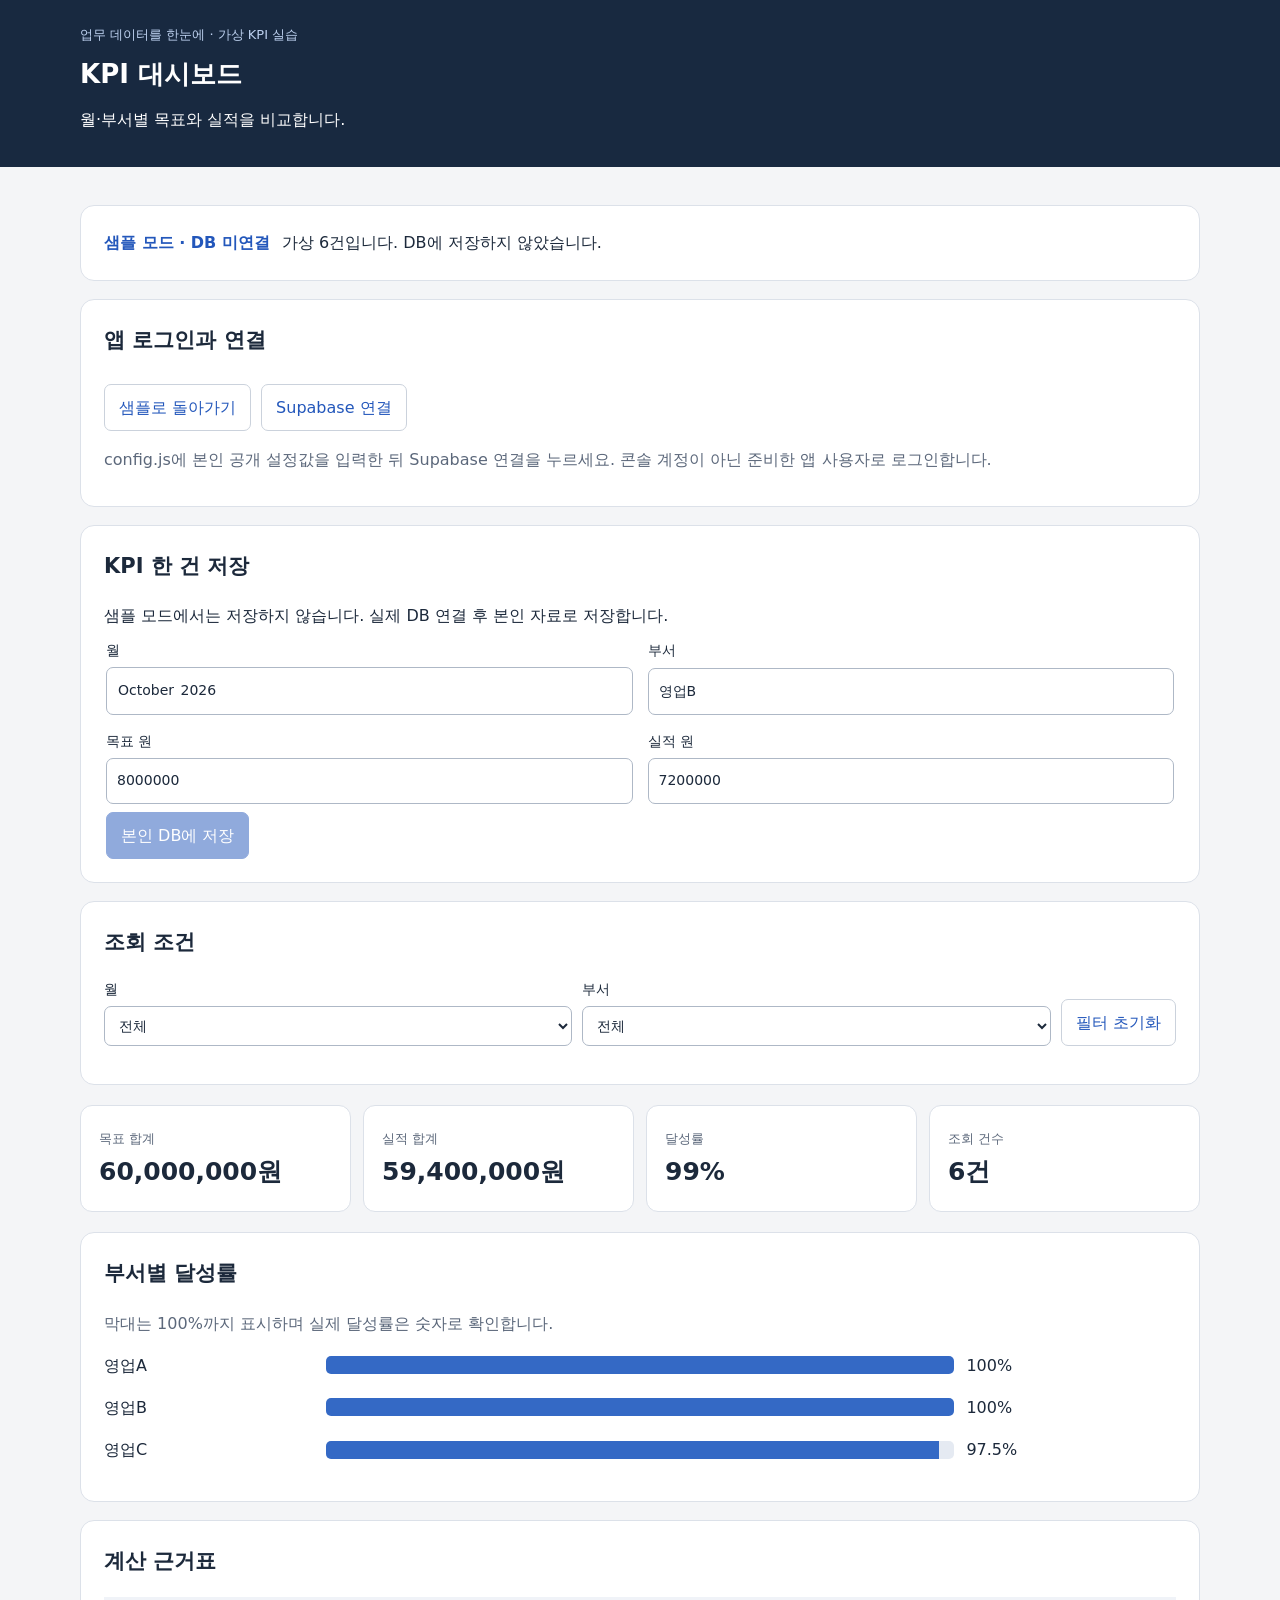
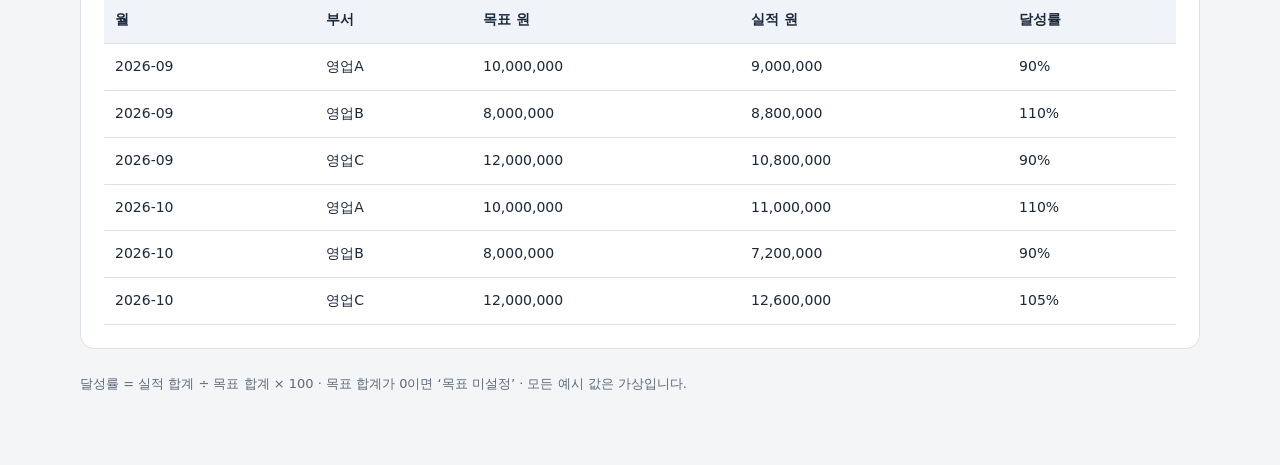
==== commit deac1070: "Add files via upload" ====
--- a/index.html
+++ b/index.html
@@ -1,59 +1,10 @@
-<!doctype html>
-<html lang="ko">
-<head>
-  <meta charset="utf-8">
-  <meta name="viewport" content="width=device-width, initial-scale=1">
-  <title>KPI 성과 대시보드</title>
-  <link rel="stylesheet" href="./style.css">
-  <script src="./config.js" defer></script>
-  <script src="./core.js" defer></script>
-  <script src="./app.js" defer></script>
-</head>
-<body>
-<main class="shell">
-  <header class="top"><div><div class="brand">TEAM PERFORMANCE</div><h1>KPI 성과 대시보드</h1><p>월별 목표와 실적을 한눈에 확인하세요.</p></div><span class="sample" id="modeBadge">연결 확인 중</span></header>
-  <section class="auth-panel panel" id="authPanel" hidden>
-    <div class="panel-head"><h2 id="authTitle">Supabase 로그인</h2><span class="hint" id="connectionState"></span></div>
-    <form id="authForm" class="auth-form">
-      <label class="field"><span>이메일</span><input id="authEmail" type="email" autocomplete="username" required></label>
-      <label class="field"><span>비밀번호</span><input id="authPassword" type="password" autocomplete="current-password" required></label>
-      <button class="primary" type="submit">로그인</button>
-    </form>
-    <p class="hint" id="authHelp">기존에 발급된 사용자 계정으로 로그인합니다. 이 화면은 계정을 만들지 않습니다.</p>
-  </section>
-  <section class="toolbar" aria-label="필터 및 작업">
-    <label class="field"><span>월</span><select id="monthFilter" aria-label="월 필터"></select></label>
-    <label class="field"><span>부서</span><select id="deptFilter" aria-label="부서 필터"></select></label>
-    <div class="actions">
-      <button id="resetFilter">필터 초기화</button>
-      <button id="sampleToggle">샘플 보기</button>
-      <button id="dbToggle" hidden>DB 모드</button>
-      <button class="primary" id="addToggle">＋ KPI 입력</button>
-      <button id="logout" hidden>로그아웃</button>
-    </div>
-  </section>
-  <div id="alert" class="alert" role="status" aria-live="polite" hidden></div>
-  <section class="cards" aria-live="polite">
-    <article class="card"><div class="label">목표 합계</div><strong id="targetTotal">0원</strong><small>선택 조건 기준</small></article>
-    <article class="card"><div class="label">실적 합계</div><strong id="actualTotal">0원</strong><small>선택 조건 기준</small></article>
-    <article class="card rate"><div class="label">전체 달성률</div><strong id="achievement">목표 미설정</strong><small>실적 합계 ÷ 목표 합계 × 100</small></article>
-  </section>
-  <section class="panel chart-panel"><div class="panel-head"><h2>부서별 목표 달성률</h2><span class="hint">현재 월·부서 필터 기준</span></div><div id="chart"></div></section>
-  <section class="panel" id="entryPanel" hidden>
-    <div class="panel-head"><h2>KPI 항목 입력</h2><span class="hint" id="saveNote"></span></div>
-    <form id="entryForm" class="form-grid">
-      <label class="field"><span>월</span><input type="month" id="entryMonth" required></label>
-      <label class="field"><span>부서</span><input id="entryDept" list="departments" maxlength="40" placeholder="예: 영업팀" required><datalist id="departments"></datalist></label>
-      <label class="field"><span>목표 (원)</span><input type="number" id="entryTarget" min="0" max="1000000000000" step="1" placeholder="0" required></label>
-      <label class="field"><span>실적 (원)</span><input type="number" id="entryActual" min="0" max="1000000000000" step="1" placeholder="0" required></label>
-      <button class="primary submit" type="submit">항목 저장</button>
-    </form>
-  </section>
-  <section class="panel">
-    <div class="panel-head"><h2>근거 데이터</h2><span class="hint" id="recordCount">0건</span></div>
-    <div class="table-scroll"><table><thead><tr><th>월</th><th>부서</th><th class="num">목표</th><th class="num">실적</th><th class="num">달성률</th><th></th></tr></thead><tbody id="evidenceRows"></tbody></table></div>
-  </section>
-  <p class="foot" id="modeFootnote"></p>
-</main>
-</body>
-</html>
+<!doctype html><html lang="ko"><head><meta charset="utf-8"><meta name="viewport" content="width=device-width,initial-scale=1"><title>KPI 대시보드 · Supabase 기본 완성 예제</title><link rel="icon" href="data:,"><link rel="stylesheet" href="style.css"></head><body><header><div class="eyebrow">업무 데이터를 한눈에 · 가상 KPI 실습</div><h1>KPI 대시보드</h1><p>월·부서별 목표와 실적을 비교합니다.</p></header><main>
+<section class="panel mode-bar"><strong id="mode-label">샘플 모드 · DB 미연결</strong><span id="mode-detail">가상 6건으로 표시합니다. 새로고침하면 초기 상태로 돌아갑니다.</span></section>
+<p id="message" class="message" role="status" aria-live="polite"></p>
+<section class="panel"><h2>앱 로그인과 연결</h2><div class="toolbar"><button id="sample-mode" type="button">샘플로 돌아가기</button><button id="db-mode" type="button">Supabase 연결</button></div><p class="muted">config.js에 본인 공개 설정값을 입력한 뒤 Supabase 연결을 누르세요. 콘솔 계정이 아닌 준비한 앱 사용자로 로그인합니다.</p><div id="auth-panel" hidden><form id="login"><fieldset id="auth-fields"><div class="grid two"><label>이메일<input id="email" type="email" autocomplete="username" required></label><label>비밀번호<input id="password" type="password" autocomplete="current-password" required></label></div><button type="submit">로그인</button></fieldset></form><p id="account">로그아웃 상태</p><button id="logout" type="button" hidden>로그아웃</button><button id="refresh" type="button">다시 조회</button></div></section>
+<section class="panel"><h2>KPI 한 건 저장</h2><p>샘플 모드에서는 저장하지 않습니다. 실제 DB 연결 후 본인 자료로 저장합니다.</p><form id="record"><fieldset id="record-fields" disabled><div class="grid two"><label>월<input id="month" type="month" value="2026-10" required></label><label>부서<input id="team" maxlength="80" value="영업B" required></label><label>목표 원<input id="target" inputmode="numeric" value="8000000" required></label><label>실적 원<input id="actual" inputmode="numeric" value="7200000" required></label></div><button type="submit" class="primary">본인 DB에 저장</button></fieldset></form></section>
+<section class="panel"><h2>조회 조건</h2><div class="toolbar"><label>월<select id="filter-month"></select></label><label>부서<select id="filter-team"></select></label><label id="user-filter-label" hidden>사용자 UUID<select id="filter-user"></select></label><button id="filter-reset" type="button">필터 초기화</button></div></section>
+<div class="stats" aria-live="polite"><div class="stat"><span>목표 합계</span><strong id="total-target"></strong></div><div class="stat"><span>실적 합계</span><strong id="total-actual"></strong></div><div class="stat"><span>달성률</span><strong id="total-rate"></strong></div><div class="stat"><span>조회 건수</span><strong id="total-count"></strong></div></div>
+<section class="panel"><h2>부서별 달성률</h2><p class="muted">막대는 100%까지 표시하며 실제 달성률은 숫자로 확인합니다.</p><div id="chart"></div></section>
+<section class="panel"><h2>계산 근거표</h2><p id="empty" hidden>조건에 맞는 데이터가 없습니다.</p><div class="table-wrap"><table><thead><tr><th>월</th><th>부서</th><th>목표 원</th><th>실적 원</th><th>달성률</th><th id="owner-head" hidden>사용자 UUID</th><th id="action-head" hidden>편집</th></tr></thead><tbody id="rows"></tbody></table></div></section>
+<p class="footer">달성률 = 실적 합계 ÷ 목표 합계 × 100 · 목표 합계가 0이면 ‘목표 미설정’ · 모든 예시 값은 가상입니다.</p></main><script src="core.js"></script><script src="app.js"></script><script src="config.js"></script><script src="backend.js"></script></body></html>
--- a/style.css
+++ b/style.css
@@ -1,6 +1,5 @@
+:root{font-family:'Malgun Gothic',system-ui,sans-serif;color:#1c293b;background:#f4f5f7;--accent:#2357bb;--line:#dce1e9;--muted:#5c687b}*{box-sizing:border-box}body{margin:0;line-height:1.7}header{background:#182940;color:white;padding:24px max(20px,calc((100vw - 1120px)/2))}header h1{font-size:26px;margin:6px 0}header a{color:#d9e7ff}small,.muted{color:var(--muted)}header small{color:#c0d3ef}main{max-width:1160px;margin:auto;padding:20px 20px 60px}h2{font-size:21px;margin-top:0}h3{font-size:17px}p{margin:10px 0}.panel{background:white;border:1px solid var(--line);border-radius:14px;padding:23px;margin:18px 0;min-width:0}.grid{display:grid;grid-template-columns:repeat(auto-fit,minmax(min(100%,235px),1fr));gap:15px}.grid.two{grid-template-columns:repeat(2,minmax(0,1fr))}.stats{display:grid;grid-template-columns:repeat(auto-fit,minmax(145px,1fr));gap:12px;margin:20px 0}.stat{border:1px solid var(--line);border-radius:12px;padding:18px;background:white}.stat strong{display:block;font-size:25px;overflow-wrap:anywhere}.stat span{font-size:13px;color:var(--muted)}button,input,textarea,select{font:inherit;color:inherit}input,textarea,select{width:100%;padding:10px;border:1px solid #aeb8c6;border-radius:7px;background:white}textarea{min-height:100px;resize:vertical}label{display:grid;gap:4px;font-size:14px}button,.button{padding:9px 14px;border:1px solid #cbd2dc;border-radius:7px;background:white;cursor:pointer;display:inline-block;text-decoration:none;color:var(--accent)}button.primary,.button.primary{background:var(--accent);color:white;border-color:var(--accent)}button:disabled{opacity:.5;cursor:wait}button:hover,.button:hover{filter:brightness(.95)}:focus-visible{outline:3px solid #d88a19;outline-offset:3px}a{color:var(--accent);text-underline-offset:3px}.toolbar{display:flex;gap:10px;flex-wrap:wrap;align-items:end;margin:15px 0}.toolbar>label{flex:1;min-width:140px}.message{background:#eaf0fc;border-left:4px solid var(--accent);padding:13px;white-space:pre-wrap;margin:16px 0}.message:empty{display:none}.message.error{color:#8f202d;background:#fff0ef;border-color:#b62636}.table-wrap{overflow-x:auto}table{width:100%;border-collapse:collapse;font-size:14px}th,td{padding:11px;text-align:left;border-bottom:1px solid var(--line);vertical-align:top}th{background:#f0f3f8;white-space:nowrap}.num{text-align:right;white-space:nowrap}.badge{background:#eaf0fc;border-radius:5px;padding:3px 8px;font-size:13px;display:inline-block}.barrow{display:grid;grid-template-columns:75px 1fr 95px;gap:12px;align-items:center;margin:15px 0}.track{height:18px;background:#e5eaf2;border-radius:5px;overflow:hidden}.fill{height:100%;background:#3469c5}.report{white-space:pre-wrap;overflow-wrap:anywhere;font:15px/1.9 'Malgun Gothic',sans-serif}.hero{padding:36px;border-radius:16px;background:#182940;color:white}.hero h2{font-size:34px}.kicker{font-size:12px;letter-spacing:.1em;color:#a8c7ff}.links{display:flex;flex-wrap:wrap;gap:9px}pre.prompt{white-space:pre-wrap;overflow-wrap:anywhere;font:14px/1.8 'Malgun Gothic',sans-serif;padding:18px;background:#f1f4fa;border:1px solid var(--line);border-radius:8px}details summary{cursor:pointer;font-weight:700}code{overflow-wrap:anywhere}.check{display:flex;align-items:start;gap:9px}.check input{width:auto;margin-top:8px}.course-card h2{margin-bottom:5px}.tag{font-size:12px;font-weight:bold;color:#2357bb}.footer{font-size:13px;color:var(--muted);margin-top:24px}[hidden]{display:none!important}@media(max-width:700px){header h1{font-size:22px}main{padding:15px 13px 40px}.grid.two{grid-template-columns:1fr}.panel{padding:18px}.hero{padding:23px}.hero h2{font-size:27px}.barrow{grid-template-columns:60px 1fr 85px;font-size:13px}.stats{grid-template-columns:repeat(2,minmax(0,1fr))}th,td{padding:8px}.stat strong{font-size:21px}}@media print{header,button,.toolbar,.no-print,.message,details{display:none!important}main{max-width:none;padding:0}body{background:white}.panel{box-shadow:none;border-color:#bbb;break-inside:avoid}.report{font-size:11px}.stats{display:flex}.stat{flex:1}.lesson .panel{break-inside:auto}.links{display:none}.hero{background:white;color:black;border:1px solid #aaa}}
 
-:root{font-family:Inter,"Malgun Gothic",system-ui,sans-serif;color:#17253b;background:#f5f7fb;--ink:#17253b;--muted:#718096;--line:#e3e8f0;--blue:#4169e1;--green:#13a879;--amber:#c17a12;--red:#c43d4b}*{box-sizing:border-box}body{margin:0;line-height:1.55}button,input,select{font:inherit}button{border:1px solid var(--line);background:white;border-radius:9px;padding:10px 14px;cursor:pointer;color:var(--ink);font-weight:650}button:hover{background:#f4f7ff}button.primary{background:var(--blue);color:white;border-color:var(--blue)}button.danger{color:var(--red)}:focus-visible{outline:3px solid #ffbd45;outline-offset:2px}.shell{max-width:1180px;margin:auto;padding:26px 22px 56px}.top{display:flex;align-items:center;justify-content:space-between;gap:16px}.brand{font-size:13px;color:var(--blue);font-weight:800;letter-spacing:.11em}.top h1{margin:3px 0;font-size:27px;letter-spacing:-.04em}.top p{margin:0;color:var(--muted);font-size:14px}.sample{background:#fff4d9;color:#825500;border:1px solid #f1d594;border-radius:999px;padding:6px 11px;font-weight:750;font-size:12px;white-space:nowrap}.toolbar{display:flex;align-items:end;gap:12px;flex-wrap:wrap;background:white;border:1px solid var(--line);border-radius:15px;padding:16px;margin:24px 0 16px}.field{display:grid;gap:5px;min-width:145px;flex:1}.field span{font-size:12px;color:var(--muted);font-weight:700}input,select{width:100%;border:1px solid #d4dbe6;background:white;border-radius:9px;padding:10px 11px;color:var(--ink);min-height:43px}.toolbar .actions{display:flex;gap:8px;flex-wrap:wrap}.cards{display:grid;grid-template-columns:repeat(3,minmax(0,1fr));gap:13px}.card,.panel{background:white;border:1px solid var(--line);border-radius:15px}.card{padding:18px}.card .label{font-size:13px;color:var(--muted);font-weight:700}.card strong{display:block;font-size:27px;letter-spacing:-.03em;margin-top:5px}.card small{color:var(--muted)}.card.rate{background:#eef3ff;border-color:#dce6ff}.card.rate strong{color:var(--blue)}.panel{margin-top:16px;padding:19px}.panel-head{display:flex;justify-content:space-between;align-items:center;gap:10px;margin-bottom:12px}.panel h2{font-size:17px;margin:0}.hint{font-size:12px;color:var(--muted)}.table-scroll{overflow:auto}table{width:100%;border-collapse:collapse;min-width:660px}th,td{text-align:left;padding:12px 10px;border-bottom:1px solid var(--line);font-size:13px}th{font-size:11px;color:var(--muted);letter-spacing:.04em;background:#f8f9fc}td.num,th.num{text-align:right;font-variant-numeric:tabular-nums}tbody tr:last-child td{border-bottom:0}.dept{font-weight:750}.rate-pill{display:inline-block;border-radius:999px;padding:4px 9px;background:#edf8f4;color:#087b59;font-size:12px;font-weight:750}.zero{background:#fff5e8;color:#946013}.empty{padding:30px 12px;text-align:center;color:var(--muted)}.alert{margin:12px 0;padding:11px 13px;border-radius:10px;background:#fff0ef;color:#a32f39;font-size:13px}.alert[hidden]{display:none}.form-grid{display:grid;grid-template-columns:repeat(4,minmax(0,1fr));gap:10px;align-items:end}.form-grid .field{min-width:0}.form-grid .submit{min-height:43px}.foot{font-size:12px;color:var(--muted);padding:14px 2px}.foot code{background:#edf1f7;padding:2px 5px;border-radius:5px}
-@media(max-width:680px){.shell{padding:20px 14px 40px}.top{align-items:flex-start}.top h1{font-size:23px}.top p{max-width:270px}.cards{grid-template-columns:1fr 1fr}.card{padding:14px}.card strong{font-size:21px}.card.rate{grid-column:1/-1}.toolbar{padding:13px}.toolbar .field{min-width:calc(50% - 8px)}.toolbar .actions{width:100%}.toolbar button{flex:1}.panel{padding:14px}.form-grid{grid-template-columns:1fr 1fr}.form-grid .submit{grid-column:1/-1}}
-@media(max-width:390px){.sample{font-size:11px;padding:5px 8px}.cards{gap:8px}.card strong{font-size:18px}}
-.sample.db-mode{background:#e4f6ee;color:#087b59;border-color:#b8e8d2}.auth-panel{margin-top:20px}.auth-form{display:grid;grid-template-columns:1fr 1fr auto;gap:10px;align-items:end}.auth-form button{min-height:43px}.auth-panel>p{margin:10px 0 0}.barrow{display:grid;grid-template-columns:100px 1fr 110px;gap:12px;align-items:center;margin:12px 0}.barrow>span{font-weight:700;overflow-wrap:anywhere}.barrow>strong{text-align:right;font-size:13px}.track{height:16px;background:#e8edf5;border-radius:999px;overflow:hidden}.fill{height:100%;min-width:0;background:linear-gradient(90deg,#6d8ff1,#4169e1);border-radius:999px}.chart-empty{padding:16px}
-@media(max-width:680px){.auth-form{grid-template-columns:1fr}.auth-form button{width:100%}.barrow{grid-template-columns:72px 1fr 86px;gap:8px;font-size:12px}.barrow>strong{font-size:12px}}
+#account{overflow-wrap:anywhere}fieldset{border:0;padding:0;min-width:0}button{margin-top:8px}
+
+.kpi-grid{display:grid;grid-template-columns:1fr 1fr;gap:20px}.eyebrow{font-size:13px;color:#bdd1ef}header .eyebrow{color:#bdd1ef}.stat strong{font-variant-numeric:tabular-nums}.barrow{grid-template-columns:minmax(50px,1fr) 3fr minmax(72px,1fr)}td button{margin:2px 5px 2px 0}td{overflow-wrap:anywhere}#preview-list{max-height:320px;overflow:auto}#preview-list li{padding:5px 0}#preview-list .invalid{color:#ad2737}.mode-bar{display:flex;align-items:center;gap:12px;flex-wrap:wrap}.mode-bar strong{color:#2357bb}.map-grid{display:grid;grid-template-columns:repeat(4,minmax(0,1fr));gap:12px}input[type=file]{max-width:100%}@media(max-width:700px){.kpi-grid{grid-template-columns:1fr}.map-grid{grid-template-columns:1fr 1fr}.barrow{gap:7px}header{padding:22px 18px}}
